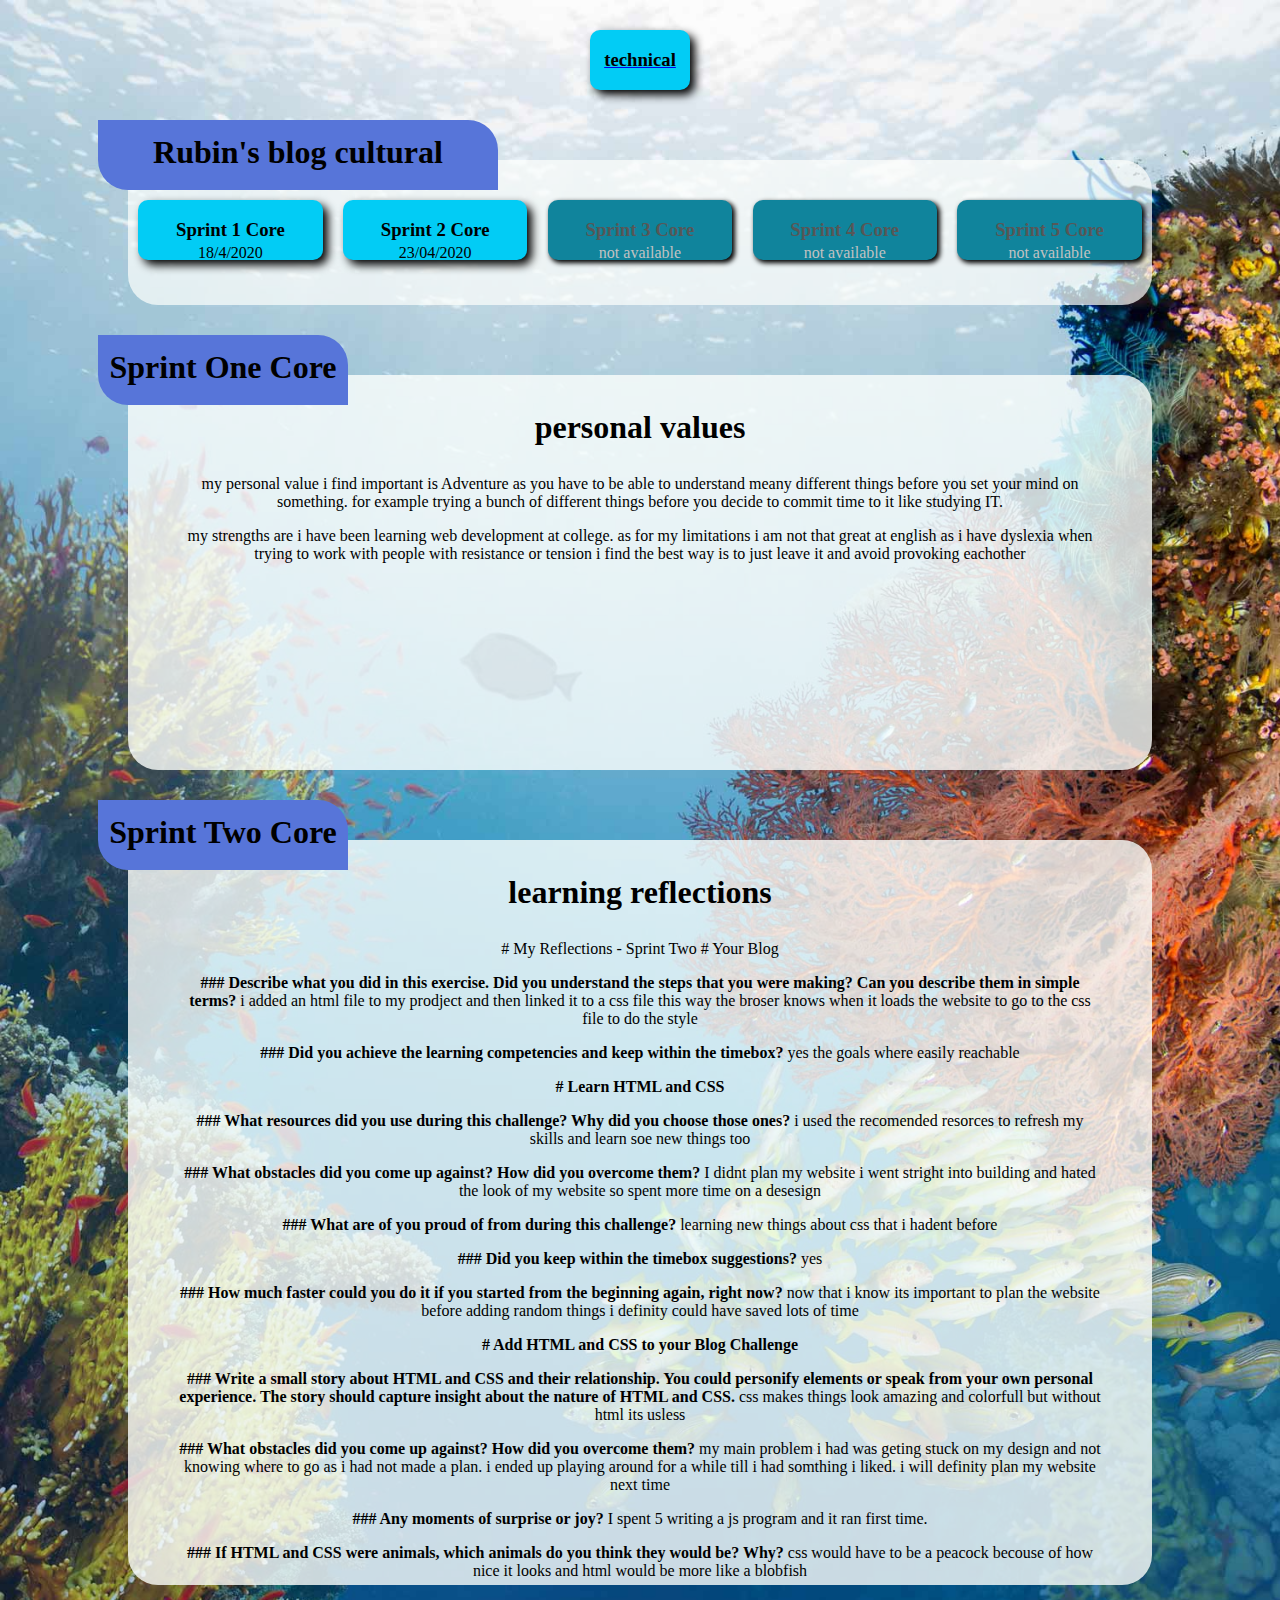
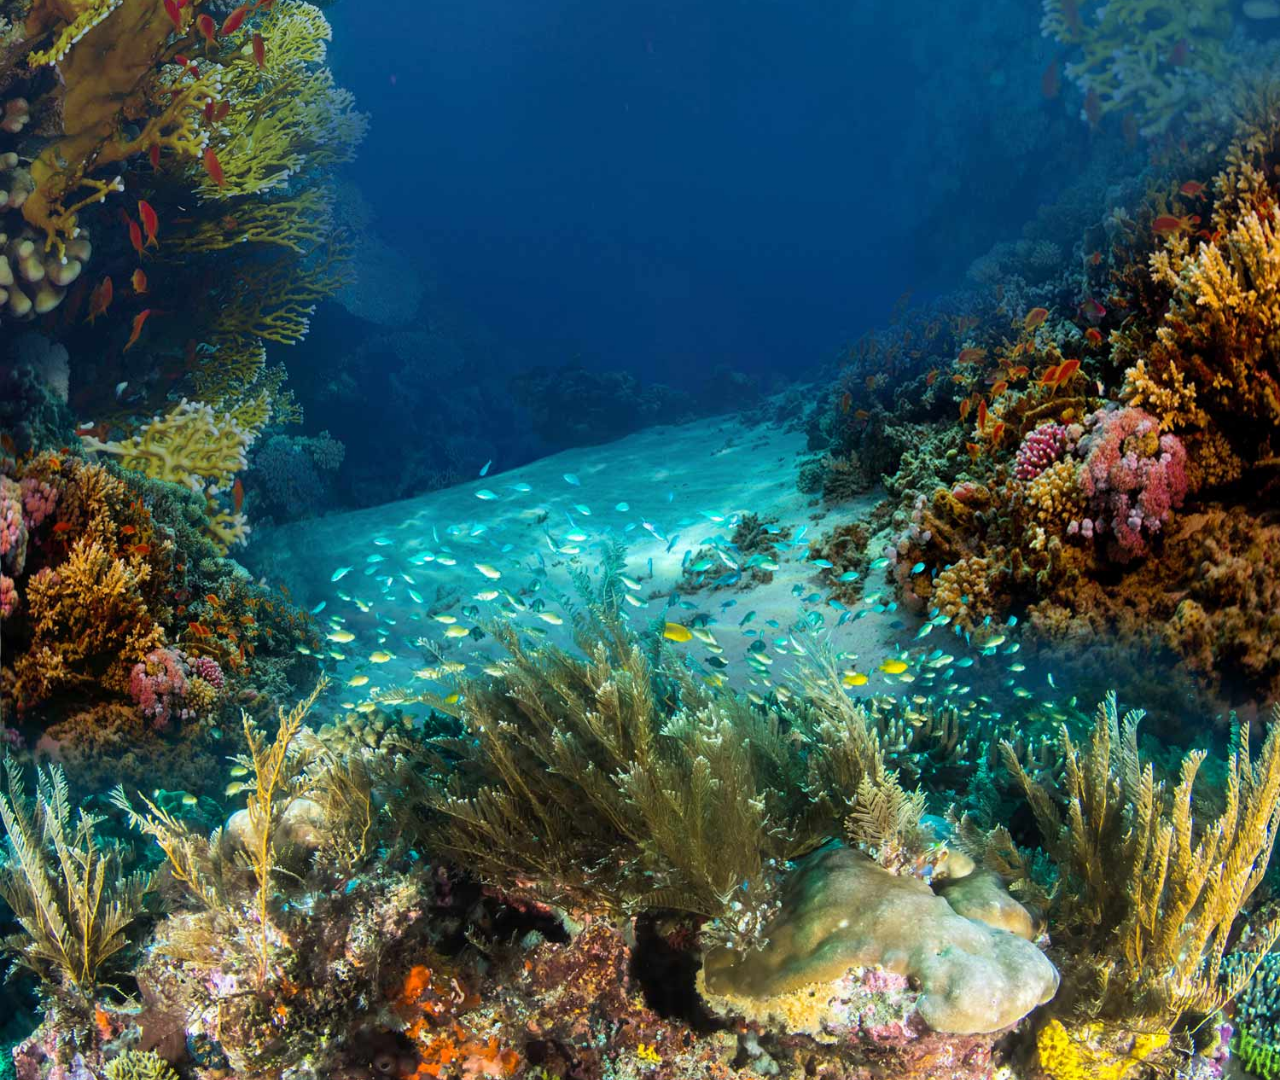
==== blog/cultural.html @ 6c5fc51b "added cultural pages" ====
<!DOCTYPE html>
<html>
  <head>

        <meta name="viewport" content="width=device-width, initial-scale=1.0">
        <meta http-equiv="X-UA-Compatible" content="ie=edge">
    <title>Rubins blog </title>
    <meta charset="UTF-8">
    <link rel="stylesheet" type="text/css" href="style.css">
	<script src="script.js"></script>
  </head>
  
  <body onload="start()">
  	<center>
   <!-- unused
   <div id="slideshow"></div>
    -->
    <a href="sprint1-technical.html"><div class="basicbutton"><h3>technical</h3></div></a>
   <div id="mainpage">
   	<div id="thetitle" class="title"  ><h1 onmouseover="easteregg()" onmouseleave="stop()" >Rubin's blog cultural<h1></div>
   		<!-- blog 1 -->
   	<a href="#sprint1" class="bloglink" id="blogready">
   		<div class="blogtitle">
   			 <h3>Sprint 1 Core</h3><p>18/4/2020</p>
   		</div>
   	</a>
   	<!-- blog 2 -->
   	<a href="#sprint2" class="bloglink"  id="blogready">
   		<div class="blogtitle">
   			<h3>Sprint 2 Core
   		</h3><p>23/04/2020</p></div>
   	</a>
   	<!-- blog 3 -->
   	<a href="#not_ready" class="bloglink" onclick="notready()" id="blognotready">
   		<div class="blogtitle">
   			<h3>Sprint 3 Core
   		</h3><p>not available</p></div>
   	</a>
   	<!-- blog 4 -->
   		<a href="#not_ready" class="bloglink" onclick="notready()" id="blognotready">
   		<div class="blogtitle">
   			<h3>Sprint 4 Core
   		</h3><p>not available</p></div>
   	</a>
   	<!-- blog 5 -->
   		<a href="#not_ready" class="bloglink" onclick="notready()" id="blognotready">
   		<div class="blogtitle">
   			<h3>Sprint 5 Core
   		</h3><p>not available</p></div>
   	</a>
   	

   </div>
   <a name="sprint1"></a><div id="week1page">
   	<div class="title"><h1>Sprint One Core<h1></div><div class="content">
   		  <h1>personal values</h1>
 <p> my personal value i find important is Adventure as you have to be able to understand meany different things before you set your mind on something. for example trying a bunch of different things before you decide to commit time to it like studying IT.</p>


<p>my strengths are i have been learning web development at college. as for my limitations i am not that great at english as i have dyslexia 
when trying to work with people with resistance or tension i find the best way is to just leave it and avoid provoking eachother</p>
</div>
    <!-- removing untill needed later <div class="expandbutton"><b>Expand<b></div>-->
   	</div>

   <a name="sprint2"></a><div id="week2page">
   	<div class="title"><h1>Sprint Two Core<h1></div>
   		<div class="content">
   		<h1>learning reflections</h1>
      # My Reflections - Sprint Two

# Your Blog 

<p><b>### Describe what you did in this exercise. Did you understand the steps that you were making? Can you describe them in simple terms?</b>
i added an html file to my prodject and then linked it to a css file this way the broser knows when it loads the website to go to the css file to do the style</p>


<p><b>### Did you achieve the learning competencies and keep within the timebox?</b>
yes the goals where easily reachable</p>




<p><b># Learn HTML and CSS </b></p>

<p><b>### What resources did you use during this challenge? Why did you choose those ones? </b>
i used the recomended resorces to refresh my skills and learn soe new things too</p>


<p><b>### What obstacles did you come up against? How did you overcome them?</b>
I didnt plan my website i went stright into building and hated the look of my website so spent more time on a desesign</p>


<p><b>### What are of you proud of from during this challenge?</b>
learning new things about css that i hadent before</p>


<p><b>### Did you keep within the timebox suggestions?</b>
yes </p>


<p><b>### How much faster could you do it if you started from the beginning again, right now?</b>
now that i know its important to plan the website before adding random things i definity could have saved lots of time</p>




<p><b># Add HTML and CSS to your Blog Challenge</b></p>

<p><b>### Write a small story about HTML and CSS and their relationship. You could personify elements or speak from your own personal experience. The story should capture insight about the nature of HTML and CSS.  </b>
css makes things look amazing and colorfull but without html its usless </p>


<p><b>### What obstacles did you come up against? How did you overcome them? </b>
my main problem i had was geting stuck on my design and not knowing where to go as i had not made a plan. i ended up playing around for a while till i had somthing i liked. i will definity plan my website next time</p>


<p><b>### Any moments of surprise or joy? </b>
I spent 5 writing a js program and it ran first time.</p>


<p><b>### If HTML and CSS were animals, which animals do you think they would be? Why?</b>
css would have to be a peacock becouse of how nice it looks and html would be more like a blobfish</p>



   	</div>
   	</div>
  	
  </center>	
  </body>
</html>
---- blog/style.css ----
html {
	scroll-behavior: smooth;
}
/* width */
body::-webkit-scrollbar {
  width: 30px;
}

/* Track */
body::-webkit-scrollbar-track {


}
 
/* Handle */
body::-webkit-scrollbar-thumb {
  background: url(imgs/anchor.png);
  background-size: 30px;
  background-repeat: no-repeat;
  height: 10px;
}

/* Handle on hover */
body::-webkit-scrollbar-thumb:hover {
  background: url(imgs/anchor.png);
  background-size: 30px;
  background-repeat: no-repeat;
}
body {
	color: black;
	background-image: url(imgs/background.jpg); 
	background-repeat: none;
	background-size: 100%;
	margin: 0px;
	height: 2650px;

}

#slideshow {
	background-color: black;
	width: 80%;
	height: 300px;
	border-radius: 30px 30px 0px 0px;
	margin-top: 50px;
}
#mainpage {
	margin-top: 70px;
	background-color: rgba(253, 255, 252, 0.7);
	width: 80%;
	height: 145px;
	border-radius: 0px 30px 30px 30px;
	margin-bottom: 50px;

}
.title {
	background-color: rgb(87, 117, 217);
	width: 250px;
	height: 70px;
	border-radius: 0px 30px 0px 30px;
	float: left;
	margin-top: -40px; 
	margin-left: -30px;
	position: absolute;
}
.thumb {
	background-color: blue;
	width: 100%;
	height: 250px;
	border-radius: 10px 10px 0px 0px;
}
.blogtitle {
	color: black;
	width: 100%;
	height: 40px;
	border-radius: 10px 10px 10px 10px;
	padding-top: 10px;
	padding-bottom: 10px;
}
.blogtitle p {
	position: relative;
	bottom: 25px;
}
.bloglink {
	width: 18%;
	float: left;
	margin: 40px 1% 0px 1%;
	
	transition: all .1s ease-in-out; 
	text-decoration: none;
	border-radius: 10px 10px 10px 10px;


}
#blogready:hover {
	box-shadow: 10px 10px 15px black;
	transform: scale(1.1);
}
h1 {
	position: relative;
	bottom: 7px;
}
h3 {
	position: relative;
	bottom: 10px;
}
p {
	
	

}

#blogready {
background-color: #02ccf5;
box-shadow: 5px 5px 10px black;
}
#blognotready {
background-color: #10849c;
box-shadow: 2.5px 2.5px 5px black;

}
#blognotready p {
transition: color 0.5s ease;
  
position: relative;
	bottom: 25px;
	color: #c2c2c2;

}
#blognotready h3 {
	transition: color 0.5s ease;
	color: #575757;
}
#blognotready:hover p{
	color: red;
}
#week1page {
	margin: 50px;
	margin-top: 70px;
	background-color: rgba(253, 255, 252, 0.8);
	width: 80%;
	height: 395px;
	border-radius: 0px 30px 30px 30px;
	margin-bottom: 50px;
	overflow: auto;
}
#week2page {
	margin-top: 70px;
	background-color: rgba(253, 255, 252, 0.8);
	width: 80%;
	height: 745px;
	border-radius: 0px 30px 30px 30px;
	margin-bottom: 50px;

}
.expandbutton {
	background-color: #02ccf5;
	width: 80px;
	height: 25px;
	outline: solid 2px;
	position: relative;
	bottom: -115px;
}
.expandbutton:hover {
	background-color: #00f2ff;
	cursor: pointer;
}
.content {
	padding-top: 20px;
	margin: auto;
	width: 90%;
	height: 90%;
}
#scrollexamp {
	width: 150px;
	height: 150px;
	background-color: white;
	overflow: auto;
	text-align: left;
	float: right;
	margin-right: 100px;
}
#text1 {
	float: left;
	padding-left: 50px;
	font-size: 20px;
}
#text2 {
	font-size: 20px;
	float: left;
	padding-left: 50px;
	width: 500px;
	text-align: left;
}
.basicbutton {
	margin-top: 30px;
	background-color: #02ccf5;
	box-shadow: 5px 5px 10px black;
	color: black;
	width: 100px;
	height: 40px;
	border-radius: 10px 10px 10px 10px;
	padding-top: 10px;
	padding-bottom: 10px;
	text-decoration: none;
}
#thetitle {
	width: 400px;
}
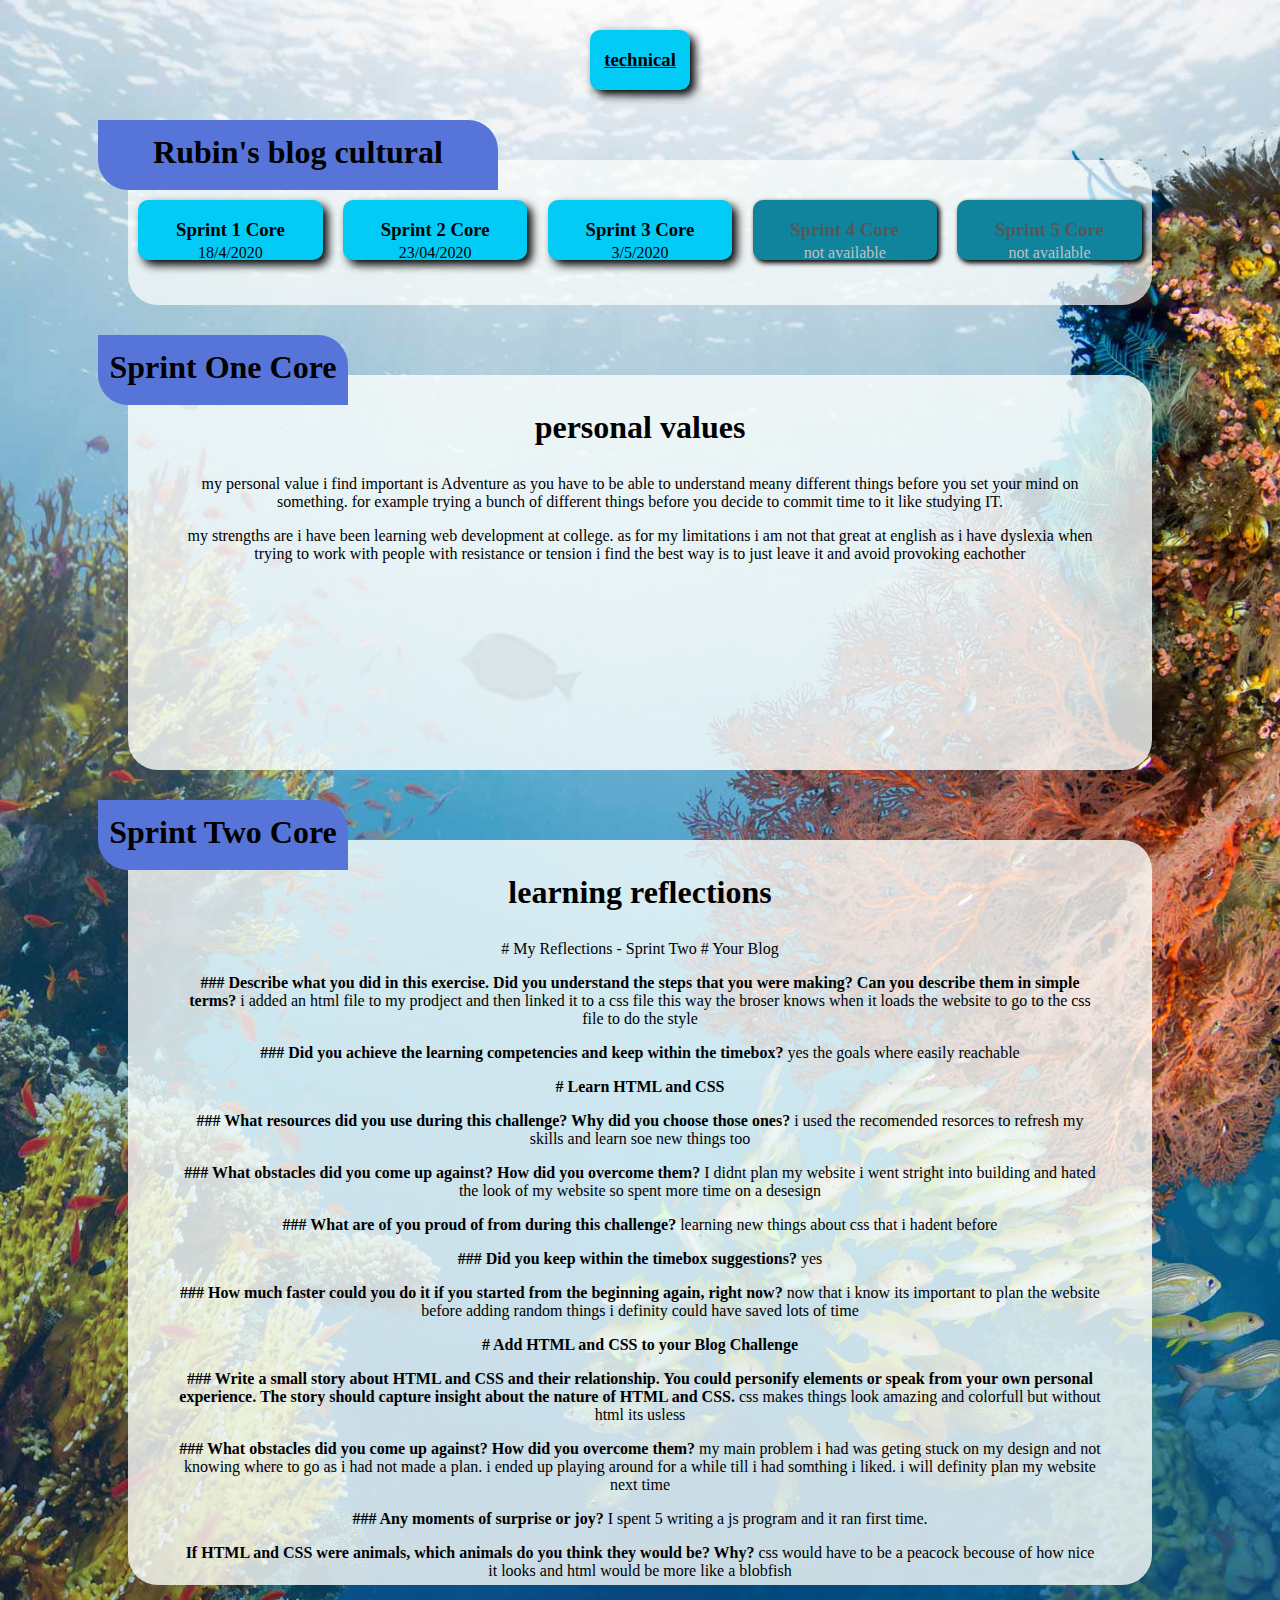
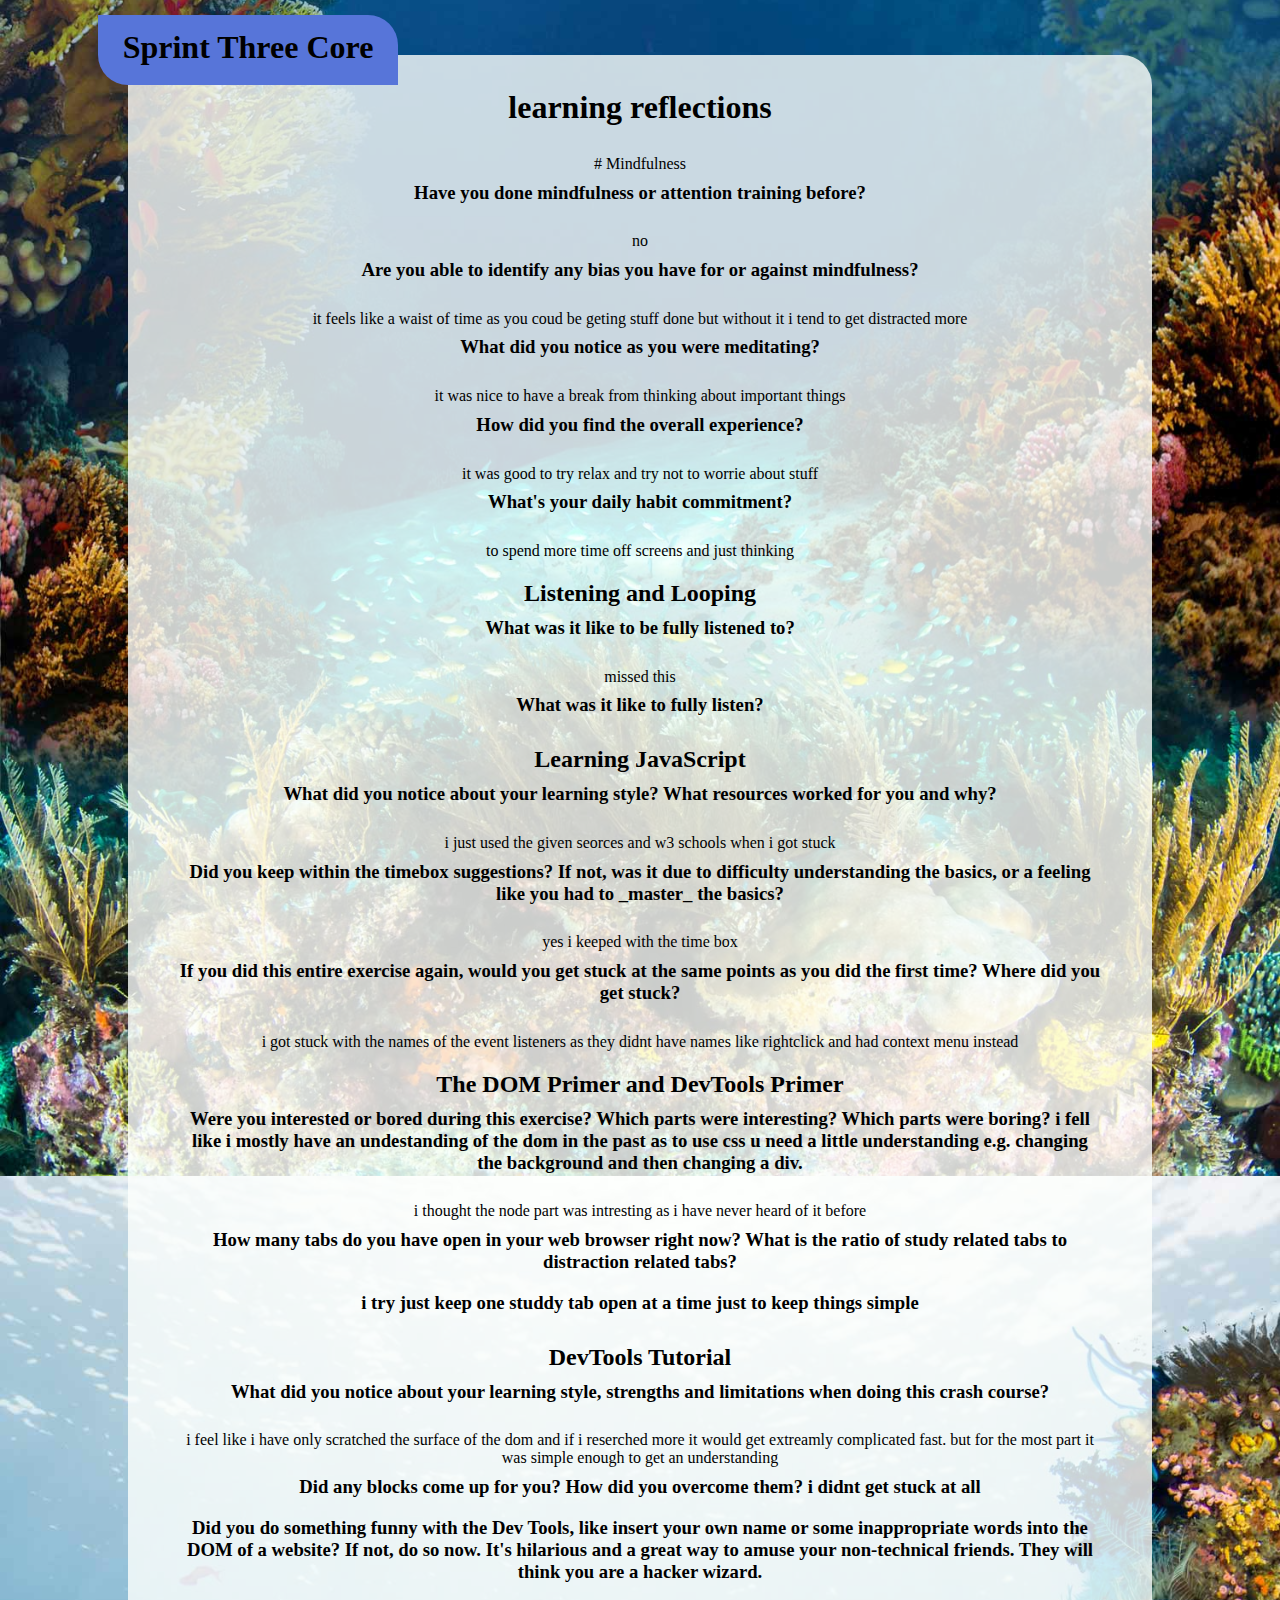
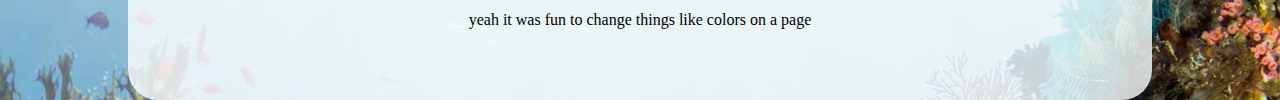
==== commit 10b4fef6: "week 3 blog" ====
--- a/blog/cultural.html
+++ b/blog/cultural.html
@@ -31,10 +31,10 @@
    		</h3><p>23/04/2020</p></div>
    	</a>
    	<!-- blog 3 -->
-   	<a href="#not_ready" class="bloglink" onclick="notready()" id="blognotready">
+   	<a href="#sprint3" class="bloglink"  id="blogready">
    		<div class="blogtitle">
    			<h3>Sprint 3 Core
-   		</h3><p>not available</p></div>
+   		</h3><p>3/5/2020</p></div>
    	</a>
    	<!-- blog 4 -->
    		<a href="#not_ready" class="bloglink" onclick="notready()" id="blognotready">
@@ -119,13 +119,77 @@
 I spent 5 writing a js program and it ran first time.</p>
 
 
-<p><b>### If HTML and CSS were animals, which animals do you think they would be? Why?</b>
+<p><b> If HTML and CSS were animals, which animals do you think they would be? Why?</b>
 css would have to be a peacock becouse of how nice it looks and html would be more like a blobfish</p>
 
 
 
    	</div>
    	</div>
+      <a name="sprint3"></a><div id="week32page">
+    <div class="title2" "><h1>Sprint Three Core<h1></div>
+      <div class="content">
+      <h1>learning reflections</h1>
+      # Mindfulness 
+
+<h3>Have you done mindfulness or attention training before? </h3>
+<p>no</p>
+
+<h3>Are you able to identify any bias you have for or against mindfulness?   </h3>
+<p>it feels like a waist of time as you coud be geting stuff done but without it i tend to get distracted more</p>
+
+<h3>What did you notice as you were meditating? </h3>
+<p>it was nice to have a break from thinking about important things</p>
+
+<h3>How did you find the overall experience? </h3>
+<p>it was good to try relax and try not to worrie about stuff</p>
+
+<h3>What's your daily habit commitment? </h3>
+<p>to spend more time off screens and just thinking </p>
+
+<h2>Listening and Looping </h2>
+
+<h3>What was it like to be fully listened to? </h3>
+<p>missed this</p>
+
+<h3>What was it like to fully listen?</h3>
+
+<h2>Learning JavaScript</h2>
+
+<h3>What did you notice about your learning style? What resources worked for you and why? </h3>
+<p>i just used the given seorces and w3 schools when i got stuck</p>
+
+<h3>Did you keep within the timebox suggestions? If not, was it due to difficulty understanding the basics, or a feeling like you had to _master_ the basics?</h3>
+<p>yes i keeped with the time box</p>
+
+<h3>If you did this entire exercise again, would you get stuck at the same points as you did the first time? Where did you get stuck?  </h3>
+<p>i got stuck with the names of the event listeners as they didnt have names like rightclick and had context menu instead</p>
+
+<h2>The DOM Primer and DevTools Primer</h2>
+
+<h3>Were you interested or bored during this exercise? Which parts were interesting? Which parts were boring?
+i fell like i mostly have an undestanding of the dom in the past as to use css u need a little understanding e.g. changing the background and then changing a div. </h3>
+
+<p>i thought the node part was intresting as i have never heard of it before </p>
+
+<h3>How many tabs do you have open in your web browser right now? What is the ratio of study related tabs to distraction related tabs?
+<h3><p>
+i try just keep one studdy tab open at a time just to keep things simple</p>
+
+<h2>DevTools Tutorial</h2>
+
+<h3>What did you notice about your learning style, strengths and limitations when doing this crash course?</h3>
+i feel like i have only scratched the surface of the dom and if i reserched more it would get extreamly complicated fast. but for the most part it was simple enough to get an understanding
+
+<h3>Did any blocks come up for you? How did you overcome them?
+i didnt get stuck at all </h3>
+
+<h3>Did you do something funny with the Dev Tools, like insert your own name or some inappropriate words into the DOM of a website? If not, do so now. It's hilarious and a great way to amuse your non-technical friends. They will think you are a hacker wizard.</h3>
+<p>yeah it was fun to change things like colors on a page</p>
+
+
+
+    </div>
   	
   </center>	
   </body>
--- a/blog/style.css
+++ b/blog/style.css
@@ -205,4 +205,32 @@
 }
 #thetitle {
 	width: 400px;
+}
+#week3page {
+	margin-top: 70px;
+	background-color: rgba(253, 255, 252, 0.8);
+	width: 80%;
+	height: 1045px;
+	border-radius: 0px 30px 30px 30px;
+	margin-bottom: 50px;
+
+}
+.title2 {
+	background-color: rgb(87, 117, 217);
+	width: 300px;
+	height: 70px;
+	border-radius: 0px 30px 0px 30px;
+	float: left;
+	margin-top: -40px; 
+	margin-left: -30px;
+	position: absolute;
+}
+#week32page {
+	margin-top: 70px;
+	background-color: rgba(253, 255, 252, 0.8);
+	width: 80%;
+	height: 1645px;
+	border-radius: 0px 30px 30px 30px;
+	margin-bottom: 50px;
+
 }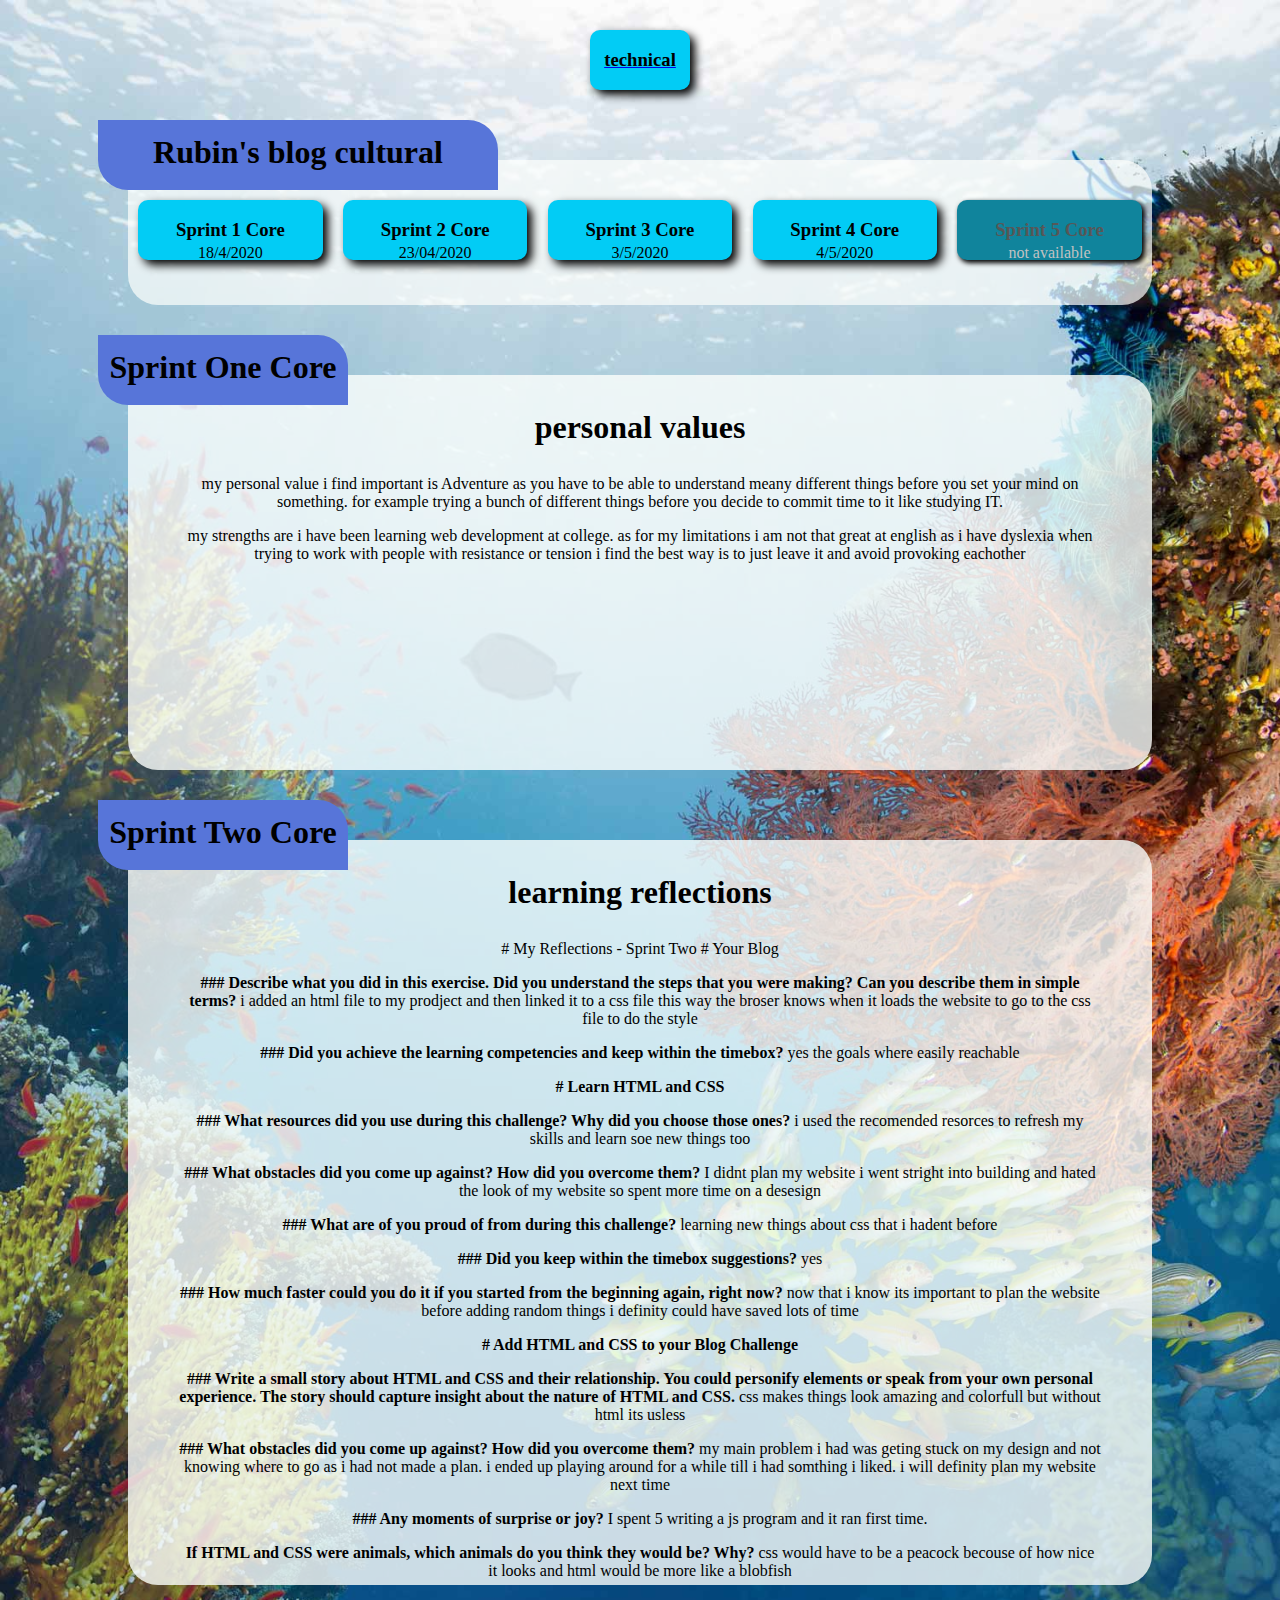
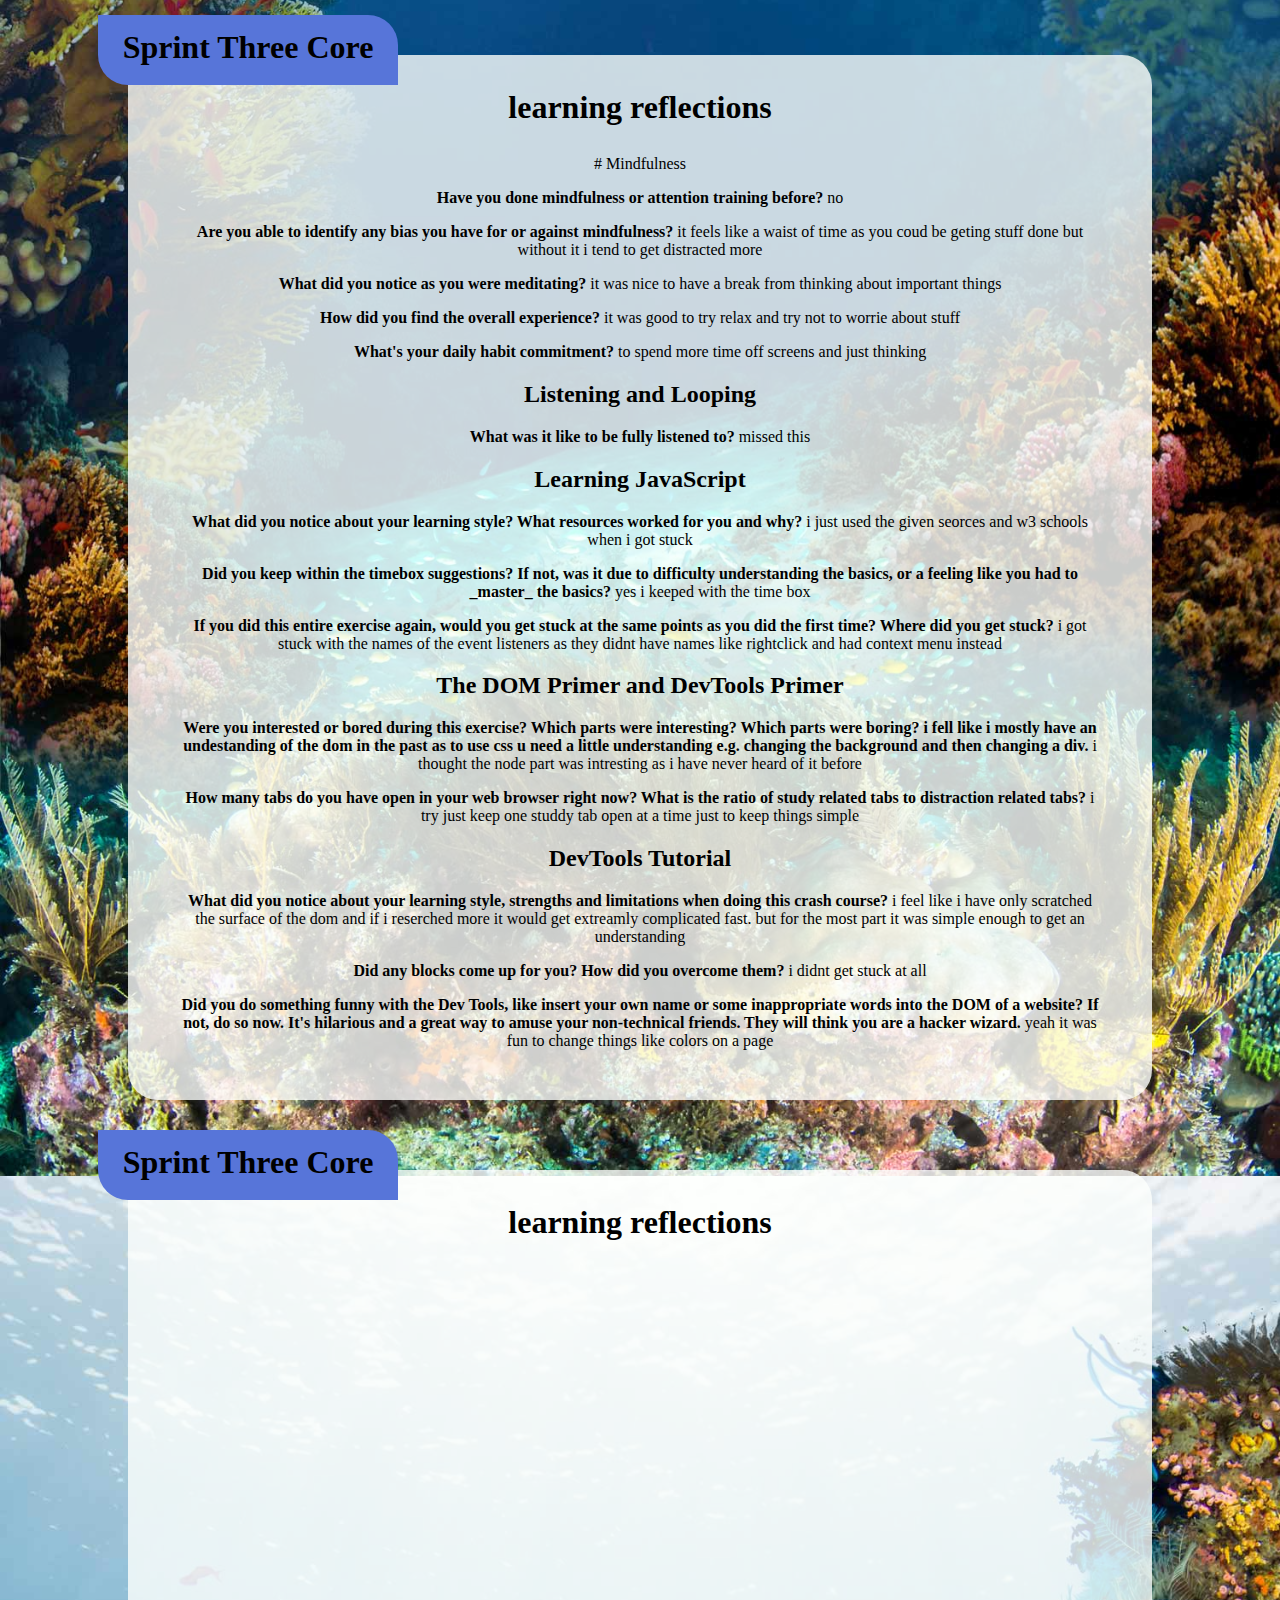
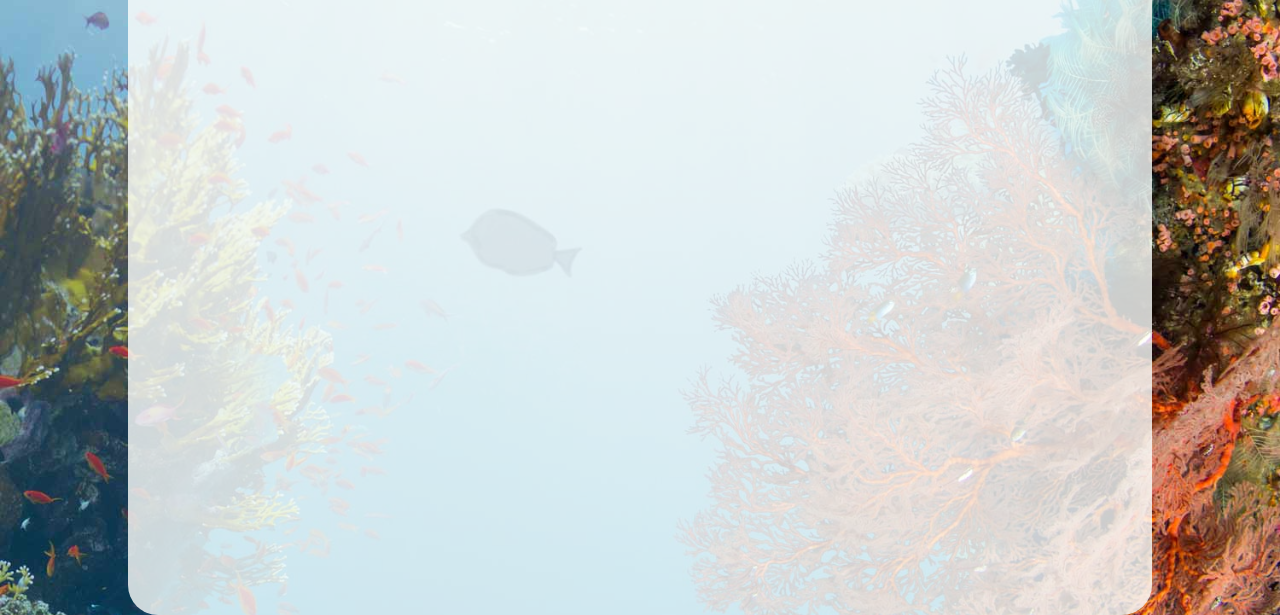
==== commit 7bd117ba: "fixed formating isues" ====
--- a/blog/cultural.html
+++ b/blog/cultural.html
@@ -37,10 +37,10 @@
    		</h3><p>3/5/2020</p></div>
    	</a>
    	<!-- blog 4 -->
-   		<a href="#not_ready" class="bloglink" onclick="notready()" id="blognotready">
+   		<a href="#sprint4" class="bloglink" id="blogready">
    		<div class="blogtitle">
    			<h3>Sprint 4 Core
-   		</h3><p>not available</p></div>
+   		</h3><p>4/5/2020</p></div>
    	</a>
    	<!-- blog 5 -->
    		<a href="#not_ready" class="bloglink" onclick="notready()" id="blognotready">
@@ -132,65 +132,67 @@
       <h1>learning reflections</h1>
       # Mindfulness 
 
-<h3>Have you done mindfulness or attention training before? </h3>
-<p>no</p>
+<p><b>Have you done mindfulness or attention training before? </b>
+no</p>
 
-<h3>Are you able to identify any bias you have for or against mindfulness?   </h3>
-<p>it feels like a waist of time as you coud be geting stuff done but without it i tend to get distracted more</p>
+<p><b>Are you able to identify any bias you have for or against mindfulness?   </b>
+it feels like a waist of time as you coud be geting stuff done but without it i tend to get distracted more</p>
 
-<h3>What did you notice as you were meditating? </h3>
-<p>it was nice to have a break from thinking about important things</p>
+<p><b>What did you notice as you were meditating? </b>
+it was nice to have a break from thinking about important things</p>
 
-<h3>How did you find the overall experience? </h3>
-<p>it was good to try relax and try not to worrie about stuff</p>
+<p><b>How did you find the overall experience? </b>
+it was good to try relax and try not to worrie about stuff</p>
 
-<h3>What's your daily habit commitment? </h3>
-<p>to spend more time off screens and just thinking </p>
+<p><b>What's your daily habit commitment? </b>
+to spend more time off screens and just thinking </p>
 
 <h2>Listening and Looping </h2>
 
-<h3>What was it like to be fully listened to? </h3>
-<p>missed this</p>
-
-<h3>What was it like to fully listen?</h3>
+<p><b>What was it like to be fully listened to? </b>
+missed this</p>
 
 <h2>Learning JavaScript</h2>
 
-<h3>What did you notice about your learning style? What resources worked for you and why? </h3>
-<p>i just used the given seorces and w3 schools when i got stuck</p>
+<p><b>What did you notice about your learning style? What resources worked for you and why? </b>
+i just used the given seorces and w3 schools when i got stuck</p>
 
-<h3>Did you keep within the timebox suggestions? If not, was it due to difficulty understanding the basics, or a feeling like you had to _master_ the basics?</h3>
-<p>yes i keeped with the time box</p>
+<p><b>Did you keep within the timebox suggestions? If not, was it due to difficulty understanding the basics, or a feeling like you had to _master_ the basics?</b>
+yes i keeped with the time box</p>
 
-<h3>If you did this entire exercise again, would you get stuck at the same points as you did the first time? Where did you get stuck?  </h3>
-<p>i got stuck with the names of the event listeners as they didnt have names like rightclick and had context menu instead</p>
+<p><b>If you did this entire exercise again, would you get stuck at the same points as you did the first time? Where did you get stuck?  </b>
+i got stuck with the names of the event listeners as they didnt have names like rightclick and had context menu instead</p>
 
 <h2>The DOM Primer and DevTools Primer</h2>
 
-<h3>Were you interested or bored during this exercise? Which parts were interesting? Which parts were boring?
-i fell like i mostly have an undestanding of the dom in the past as to use css u need a little understanding e.g. changing the background and then changing a div. </h3>
+<p><b>Were you interested or bored during this exercise? Which parts were interesting? Which parts were boring?
+i fell like i mostly have an undestanding of the dom in the past as to use css u need a little understanding e.g. changing the background and then changing a div. </b>
+i thought the node part was intresting as i have never heard of it before </p>
 
-<p>i thought the node part was intresting as i have never heard of it before </p>
+<p><b>How many tabs do you have open in your web browser right now? What is the ratio of study related tabs to distraction related tabs?</b>
 
-<h3>How many tabs do you have open in your web browser right now? What is the ratio of study related tabs to distraction related tabs?
-<h3><p>
 i try just keep one studdy tab open at a time just to keep things simple</p>
 
 <h2>DevTools Tutorial</h2>
 
-<h3>What did you notice about your learning style, strengths and limitations when doing this crash course?</h3>
-i feel like i have only scratched the surface of the dom and if i reserched more it would get extreamly complicated fast. but for the most part it was simple enough to get an understanding
+<p><b>What did you notice about your learning style, strengths and limitations when doing this crash course?</b>
+i feel like i have only scratched the surface of the dom and if i reserched more it would get extreamly complicated fast. but for the most part it was simple enough to get an understanding</p>
 
-<h3>Did any blocks come up for you? How did you overcome them?
-i didnt get stuck at all </h3>
+<p><b>Did any blocks come up for you? How did you overcome them?</b>
+i didnt get stuck at all </p>
 
-<h3>Did you do something funny with the Dev Tools, like insert your own name or some inappropriate words into the DOM of a website? If not, do so now. It's hilarious and a great way to amuse your non-technical friends. They will think you are a hacker wizard.</h3>
-<p>yeah it was fun to change things like colors on a page</p>
+<p><b>Did you do something funny with the Dev Tools, like insert your own name or some inappropriate words into the DOM of a website? If not, do so now. It's hilarious and a great way to amuse your non-technical friends. They will think you are a hacker wizard.</b>
+yeah it was fun to change things like colors on a page</p>
 
 
 
     </div>
-  	
+  </div>
+
+  	    <a name="sprint3"></a><div id="week32page">
+    <div class="title2" "><h1>Sprint Three Core<h1></div>
+      <div class="content">
+      <h1>learning reflections</h1>
   </center>	
   </body>
 </html>--- a/blog/style.css
+++ b/blog/style.css
@@ -229,7 +229,16 @@
 	margin-top: 70px;
 	background-color: rgba(253, 255, 252, 0.8);
 	width: 80%;
-	height: 1645px;
+	height: 1045px;
+	border-radius: 0px 30px 30px 30px;
+	margin-bottom: 50px;
+
+}
+#week42page {
+	margin-top: 70px;
+	background-color: rgba(253, 255, 252, 0.8);
+	width: 80%;
+	height: 1045px;
 	border-radius: 0px 30px 30px 30px;
 	margin-bottom: 50px;
 
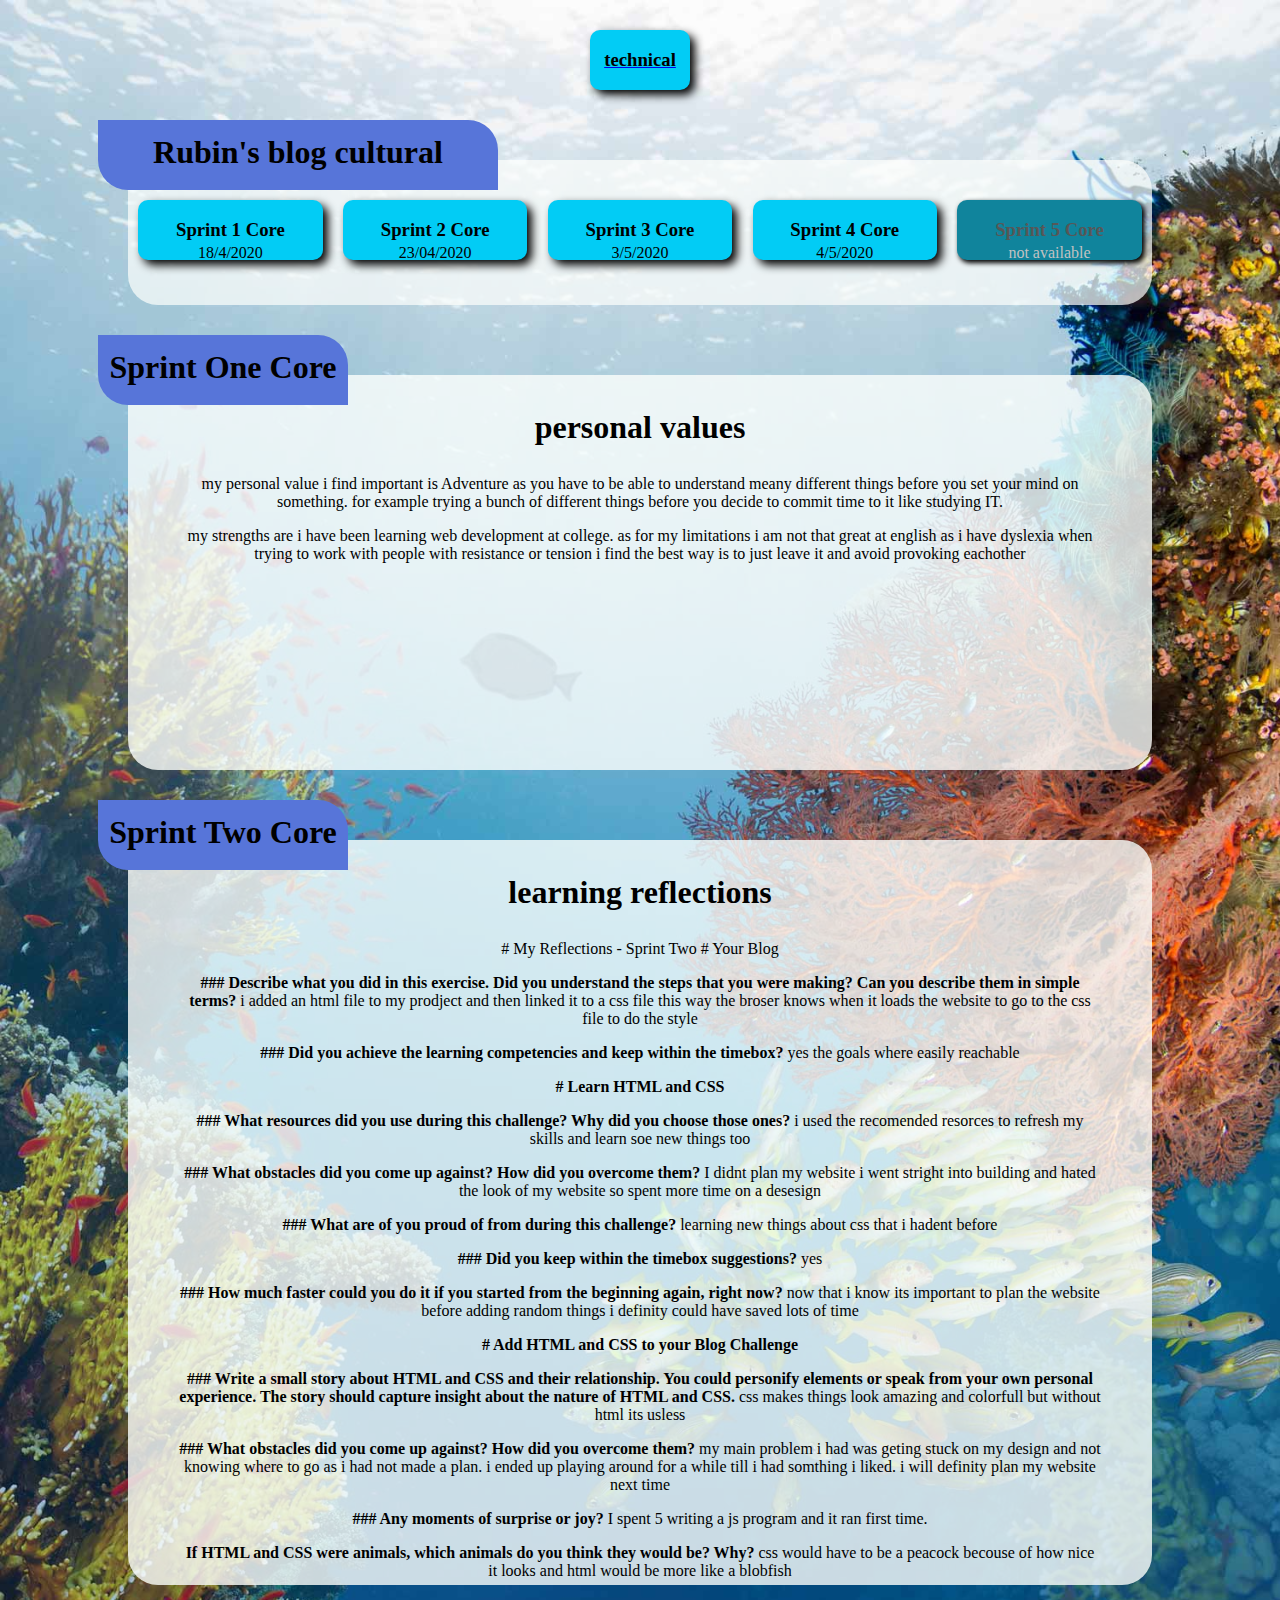
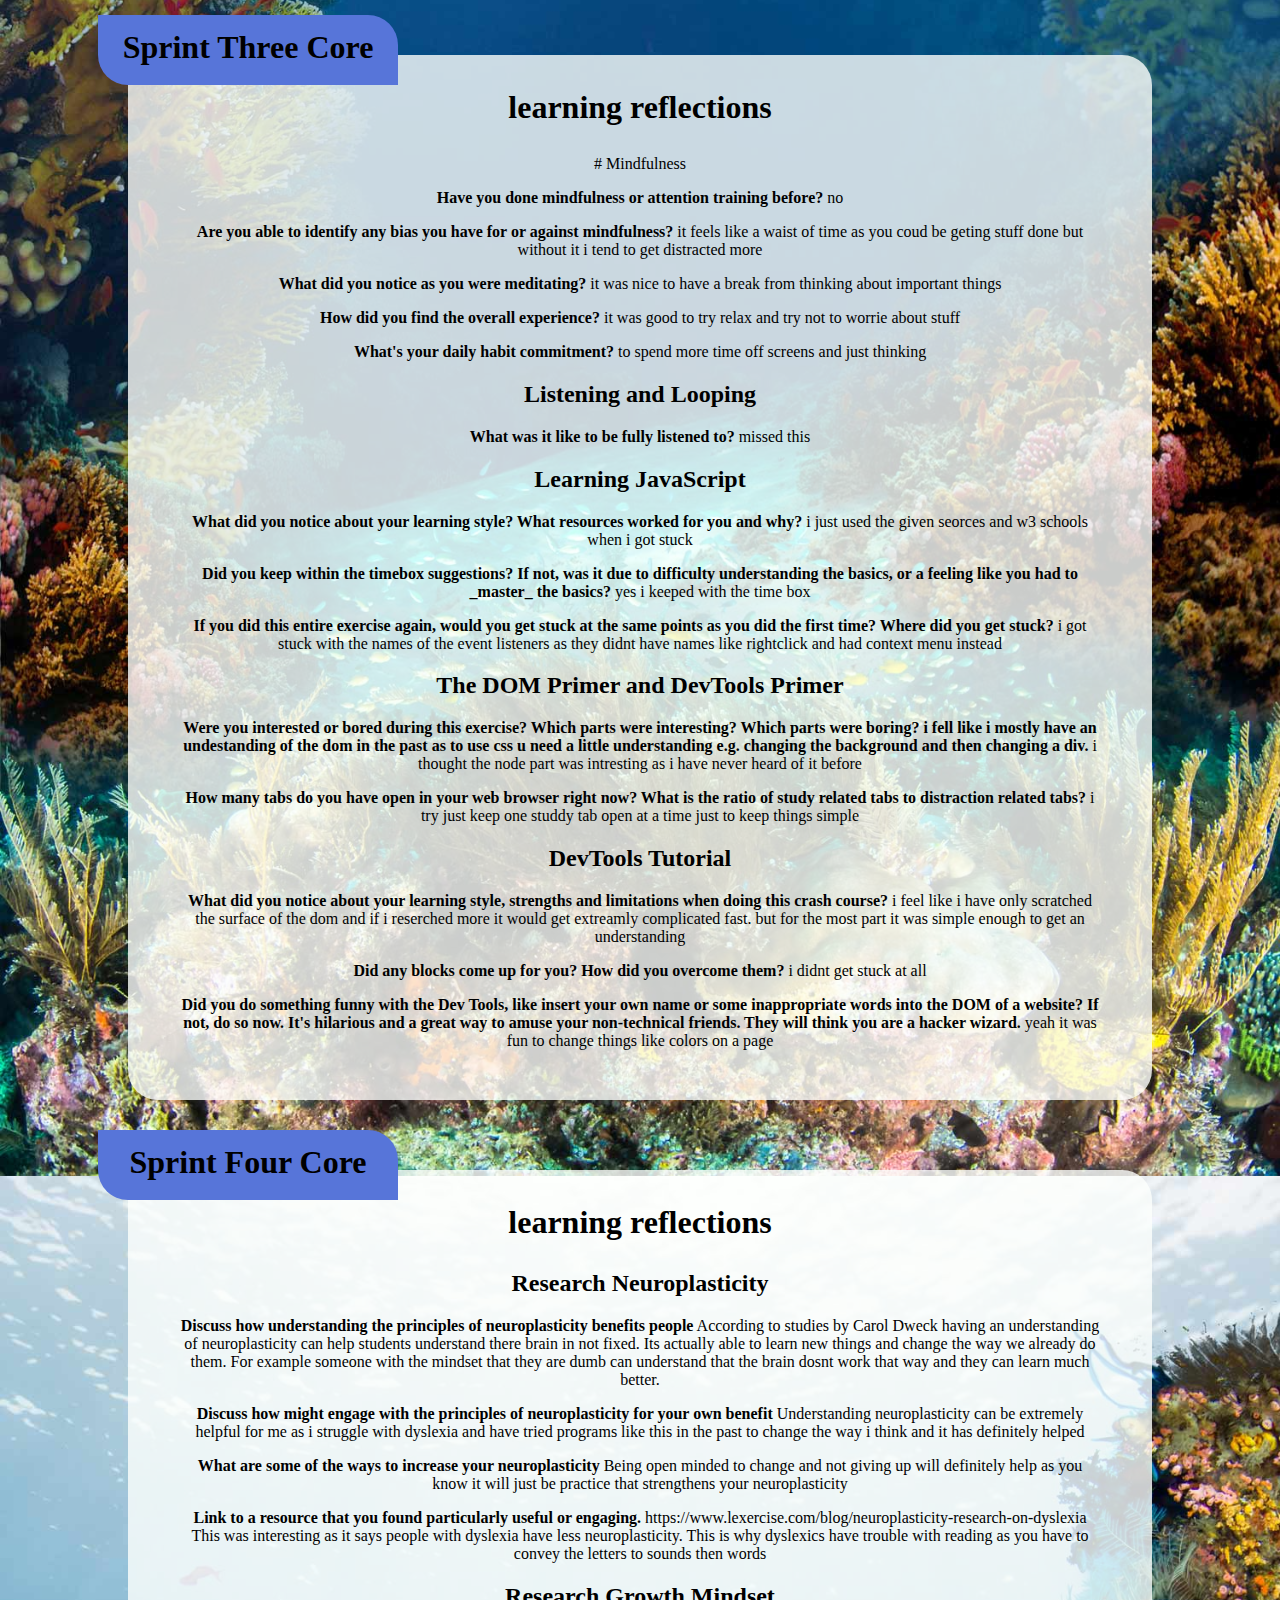
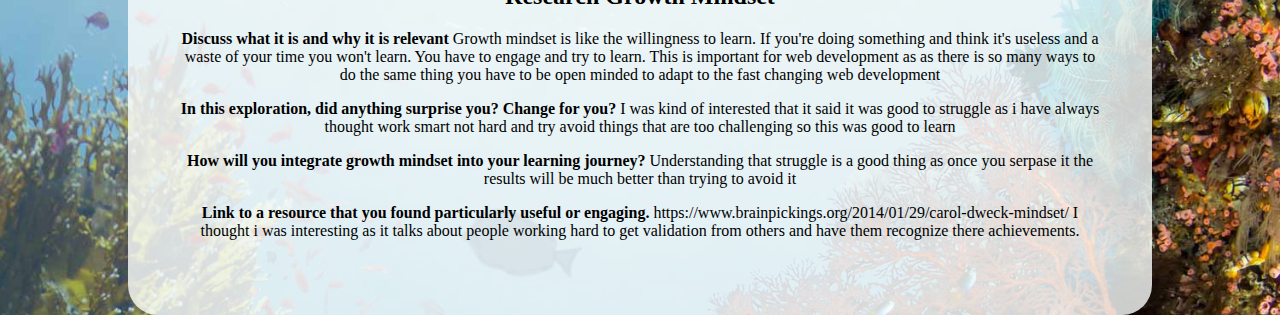
==== commit 27778dee: "neuroplastisity" ====
--- a/blog/cultural.html
+++ b/blog/cultural.html
@@ -52,7 +52,7 @@
 
    </div>
    <a name="sprint1"></a><div id="week1page">
-   	<div class="title"><h1>Sprint One Core<h1></div><div class="content">
+   	<div class="title"><h1>Sprint One Core</h1></div><div class="content">
    		  <h1>personal values</h1>
  <p> my personal value i find important is Adventure as you have to be able to understand meany different things before you set your mind on something. for example trying a bunch of different things before you decide to commit time to it like studying IT.</p>
 
@@ -64,7 +64,7 @@
    	</div>
 
    <a name="sprint2"></a><div id="week2page">
-   	<div class="title"><h1>Sprint Two Core<h1></div>
+   	<div class="title"><h1>Sprint Two Core</h1></div>
    		<div class="content">
    		<h1>learning reflections</h1>
       # My Reflections - Sprint Two
@@ -127,7 +127,7 @@
    	</div>
    	</div>
       <a name="sprint3"></a><div id="week32page">
-    <div class="title2" "><h1>Sprint Three Core<h1></div>
+    <div class="title2" "><h1>Sprint Three Core</h1></div>
       <div class="content">
       <h1>learning reflections</h1>
       # Mindfulness 
@@ -189,10 +189,40 @@
     </div>
   </div>
 
-  	    <a name="sprint3"></a><div id="week32page">
-    <div class="title2" "><h1>Sprint Three Core<h1></div>
+  	    <a name="sprint4"></a><div id="week42page">
+    <div class="title2" "><h1>Sprint Four Core<h1></div>
       <div class="content">
       <h1>learning reflections</h1>
+      <h2>Research Neuroplasticity</h2>
+<p><b>Discuss how understanding the principles of neuroplasticity benefits people</b>
+According to studies by Carol Dweck having an understanding of neuroplasticity can help students understand there brain in not fixed. Its actually able to learn new things and change the way we already do them. For example someone with the mindset that they are dumb can understand that the brain dosnt work that way and they can learn much better.</p>
+
+<p><b>Discuss how might engage with the principles of neuroplasticity for your own benefit</b>
+Understanding neuroplasticity can be extremely helpful for me as i struggle with dyslexia and have tried programs like this in the past to change the way i think and it has definitely helped</p>
+
+<p><b>What are some of the ways to increase your neuroplasticity</b>
+Being open minded to change and not giving up will definitely help as you know it will just be practice that strengthens your neuroplasticity</p>
+
+<p><b>Link to a resource that you found particularly useful or engaging.</b>
+https://www.lexercise.com/blog/neuroplasticity-research-on-dyslexia
+This was interesting as it says people with dyslexia have less neuroplasticity. This is why dyslexics have trouble with reading as you have to convey the letters to sounds then words</p>
+
+<h2>Research Growth Mindset</h2>
+<p><b>Discuss what it is and why it is relevant</b>
+Growth mindset is like the willingness to learn. If you're doing something and think it's useless and a waste of your time you won't learn. You have to engage and try to learn. This is important for web development as as there is so many ways to do the same thing you have to be open minded to adapt to the fast changing web development</p>
+
+<p><b>In this exploration, did anything surprise you? Change for you?</b>
+I was kind of interested that it said it was good to struggle as i have always thought work smart not hard and try avoid things that are too challenging so this was good to learn</p>
+
+<p><b>How will you integrate growth mindset into your learning journey?</b>
+Understanding that struggle is a good thing as once you serpase it the results will be much better than trying to avoid it</p>
+
+<p><b>Link to a resource that you found particularly useful or engaging.</b>
+    https://www.brainpickings.org/2014/01/29/carol-dweck-mindset/
+I thought i was interesting as it talks about people working hard to get validation from others and have them recognize there achievements.</p>
+
+    </div>
+  </div>
   </center>	
   </body>
 </html>--- a/blog/style.css
+++ b/blog/style.css
@@ -238,7 +238,7 @@
 	margin-top: 70px;
 	background-color: rgba(253, 255, 252, 0.8);
 	width: 80%;
-	height: 1045px;
+	height: 745px;
 	border-radius: 0px 30px 30px 30px;
 	margin-bottom: 50px;
 
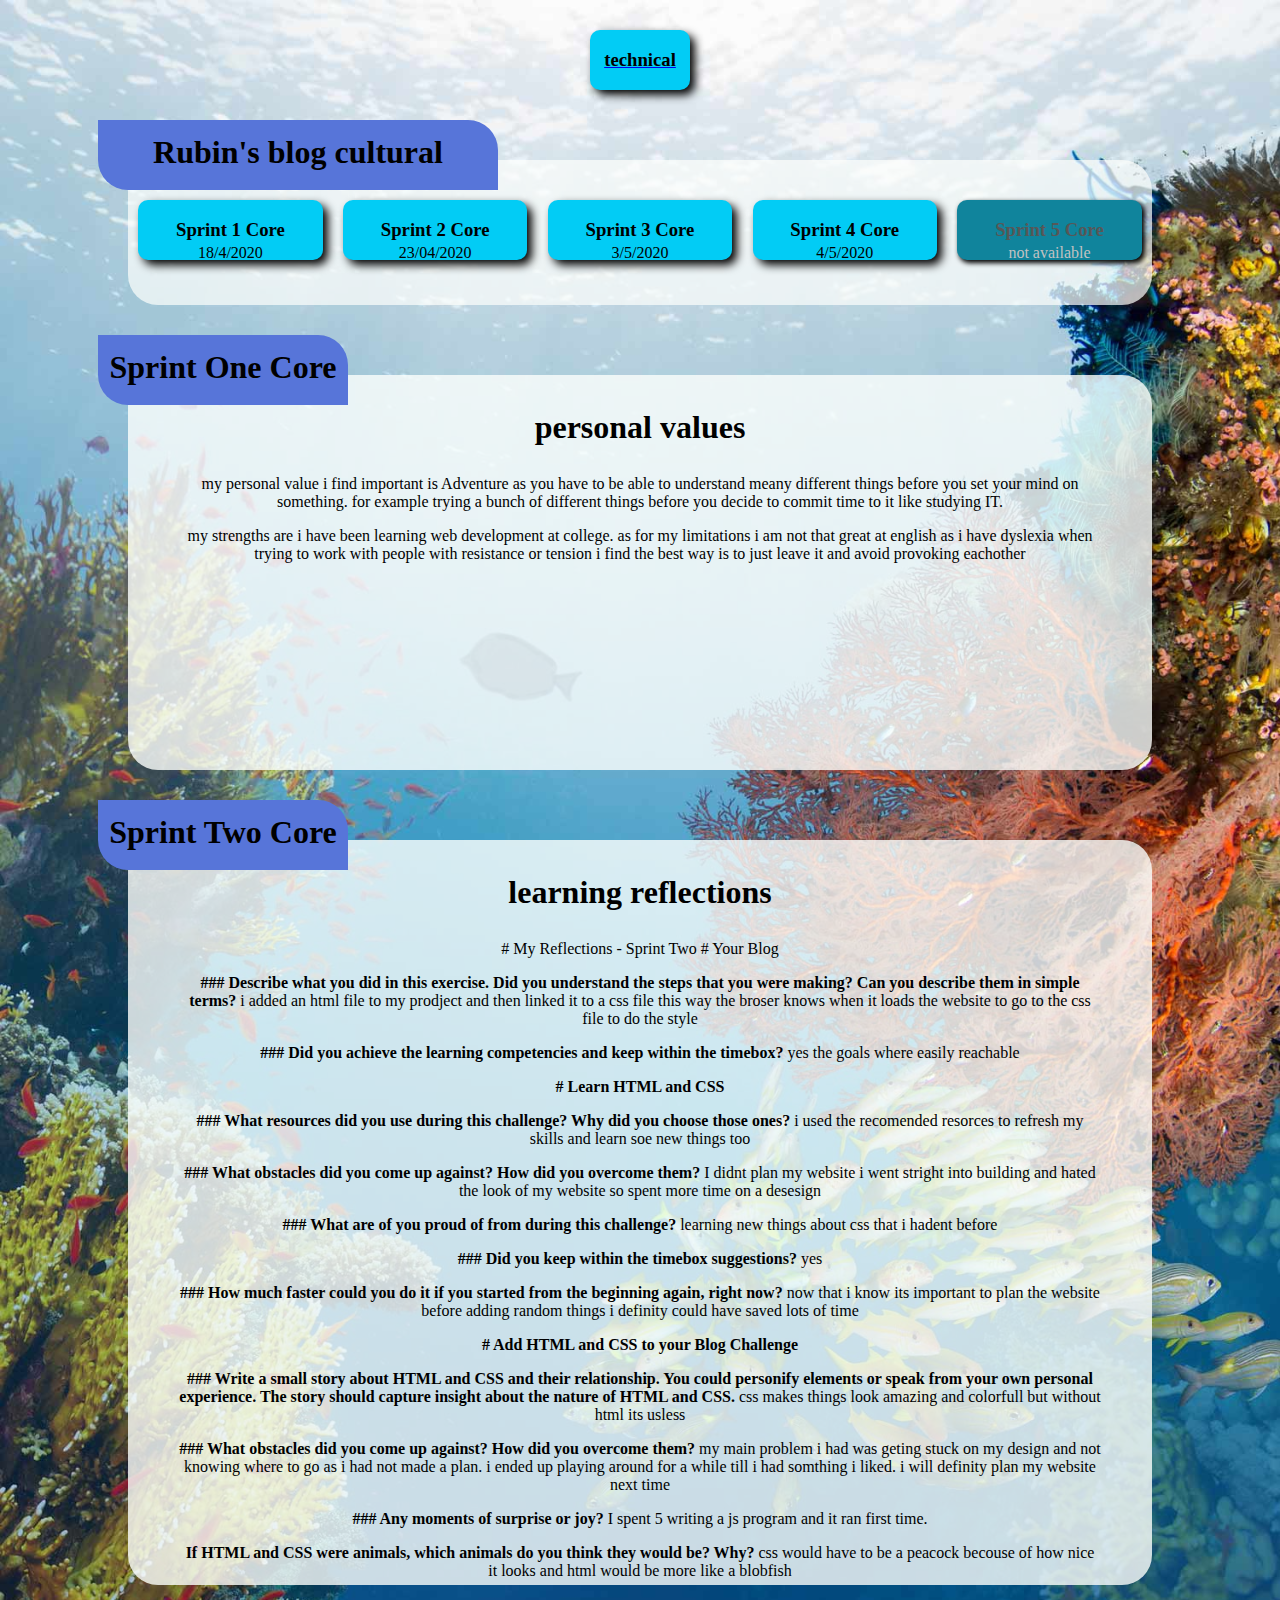
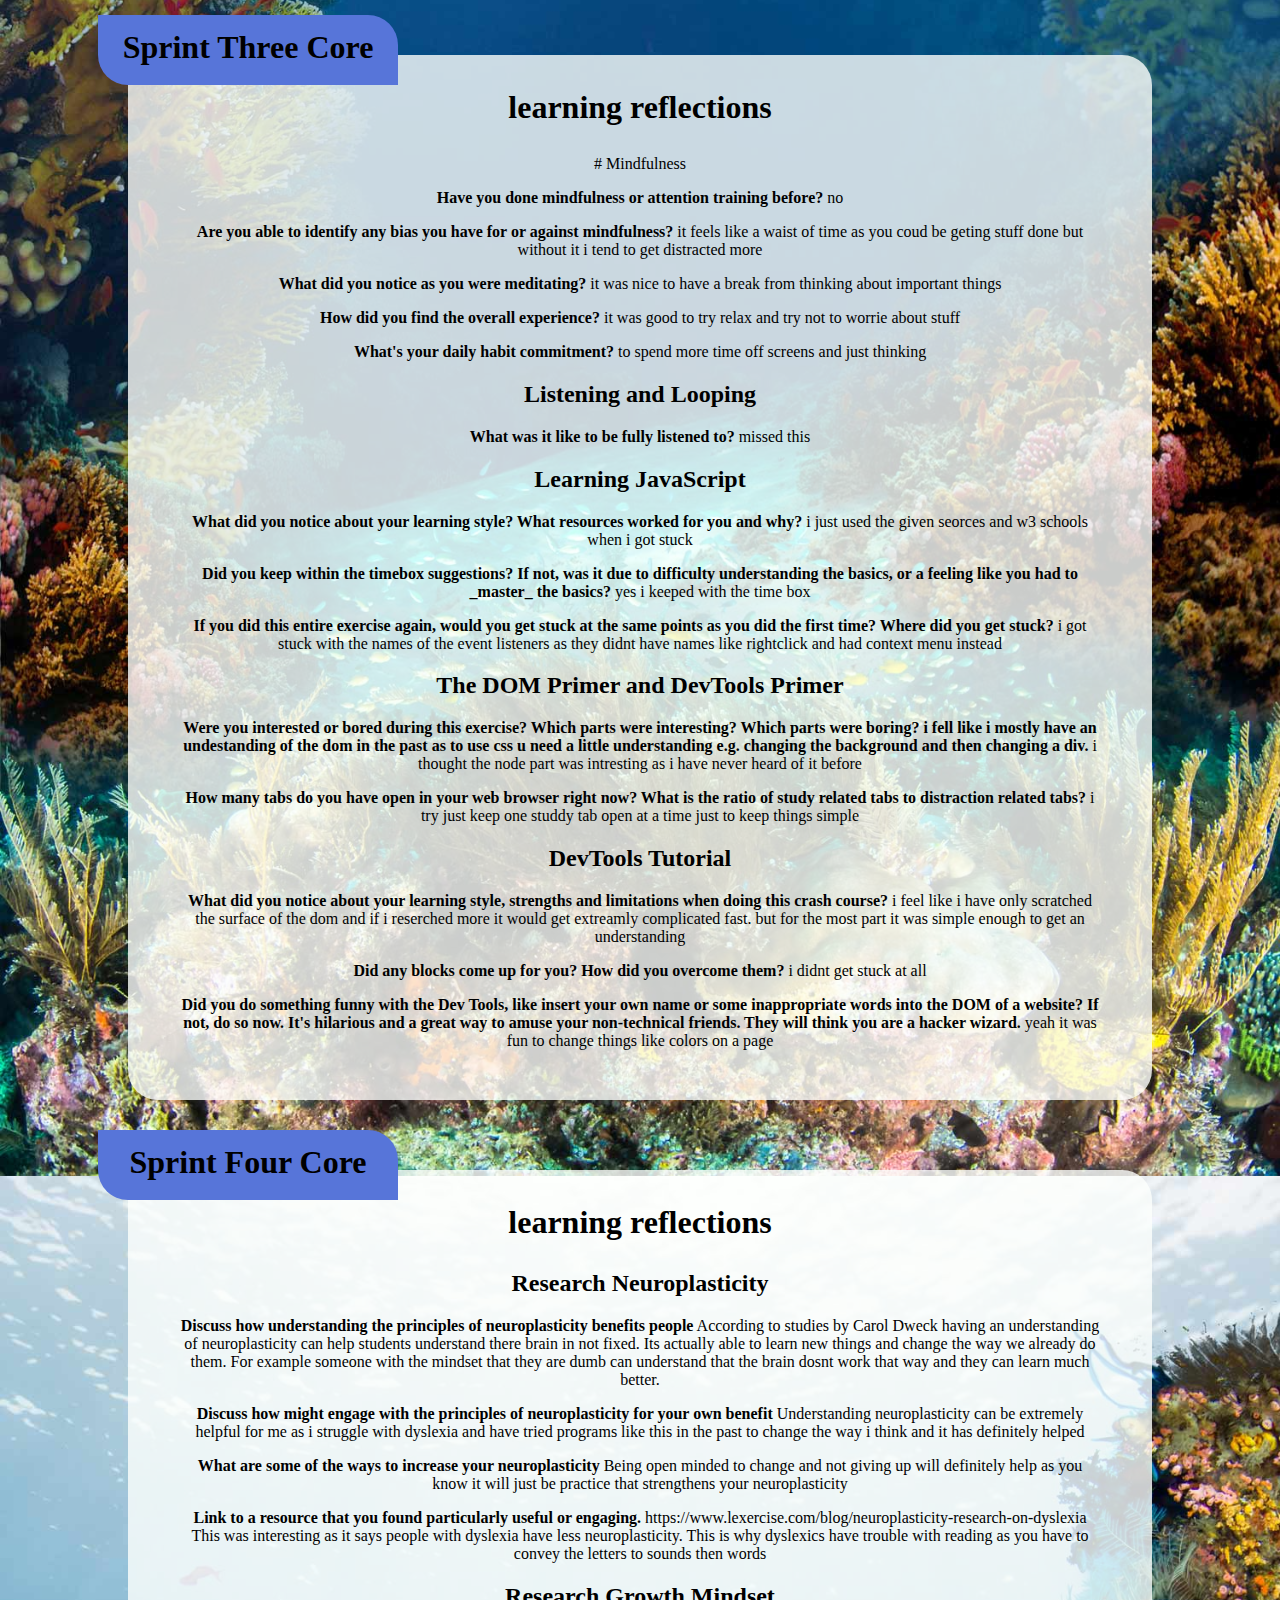
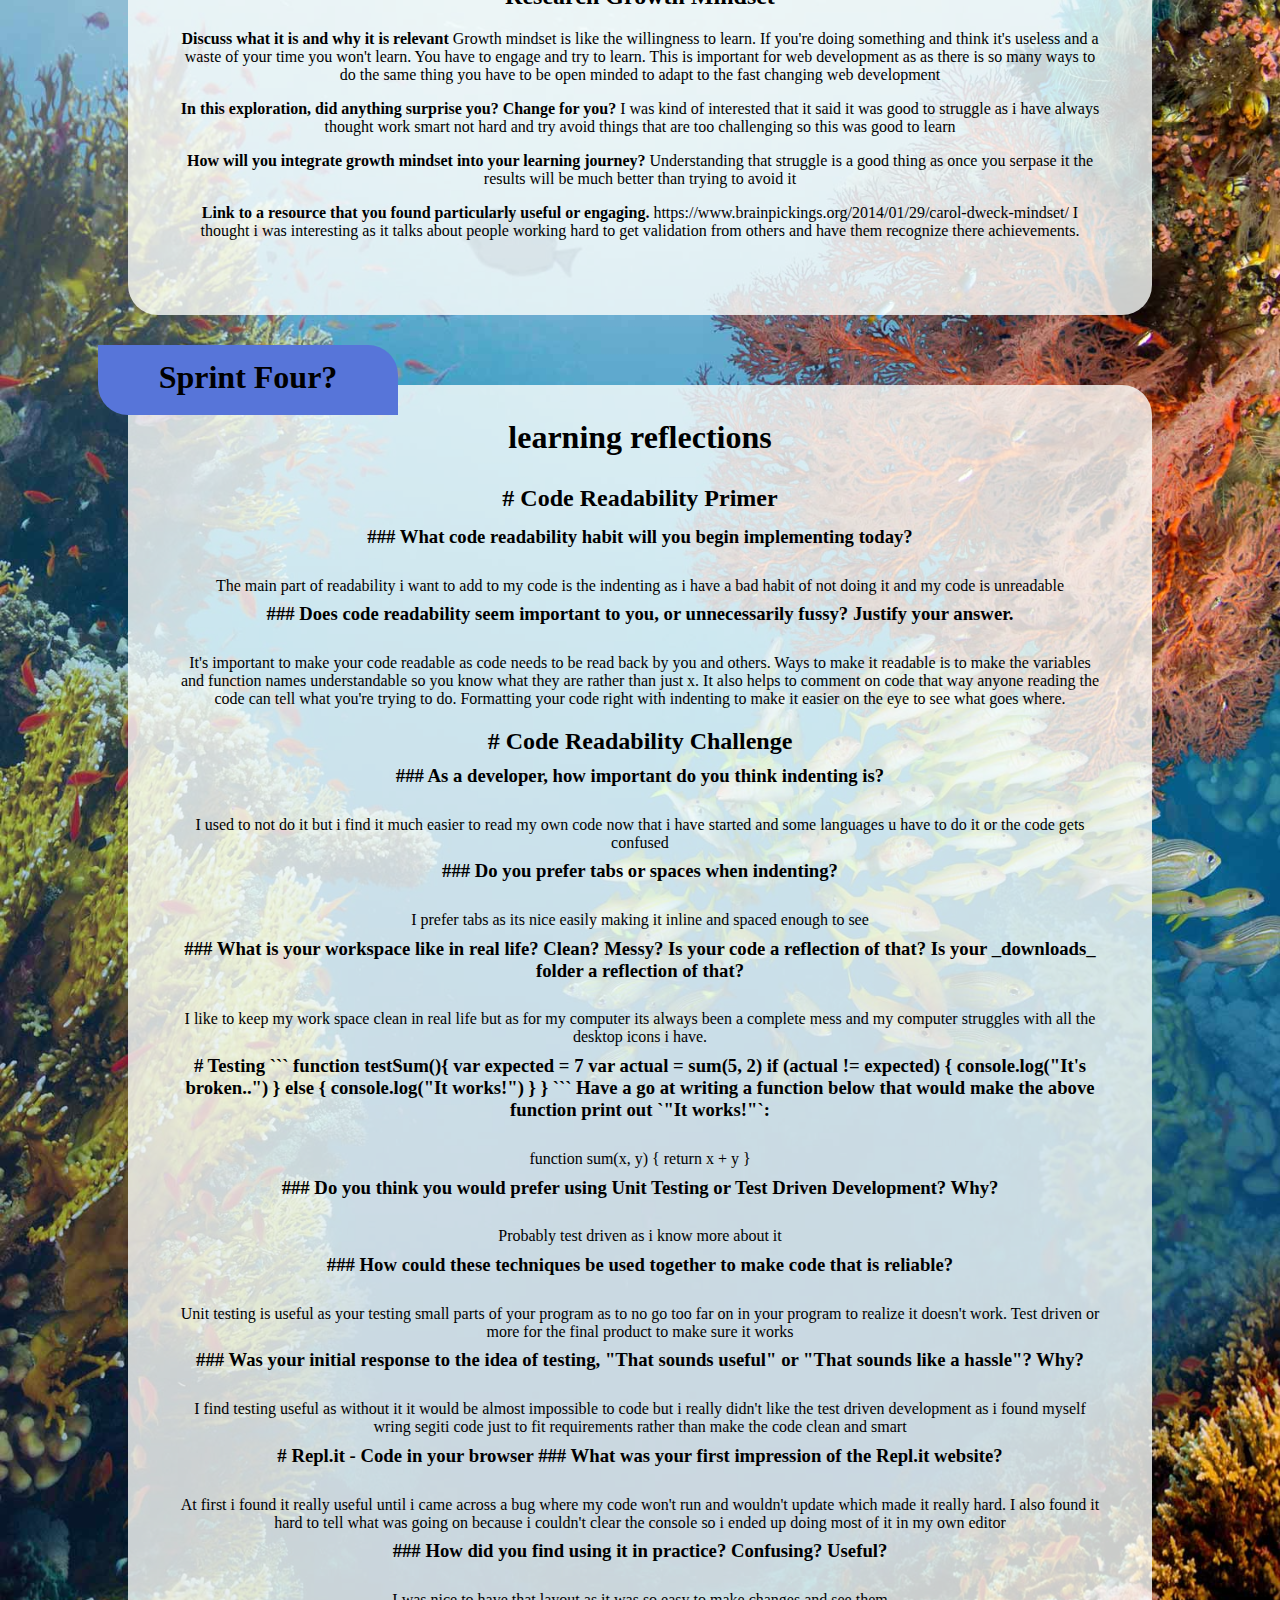
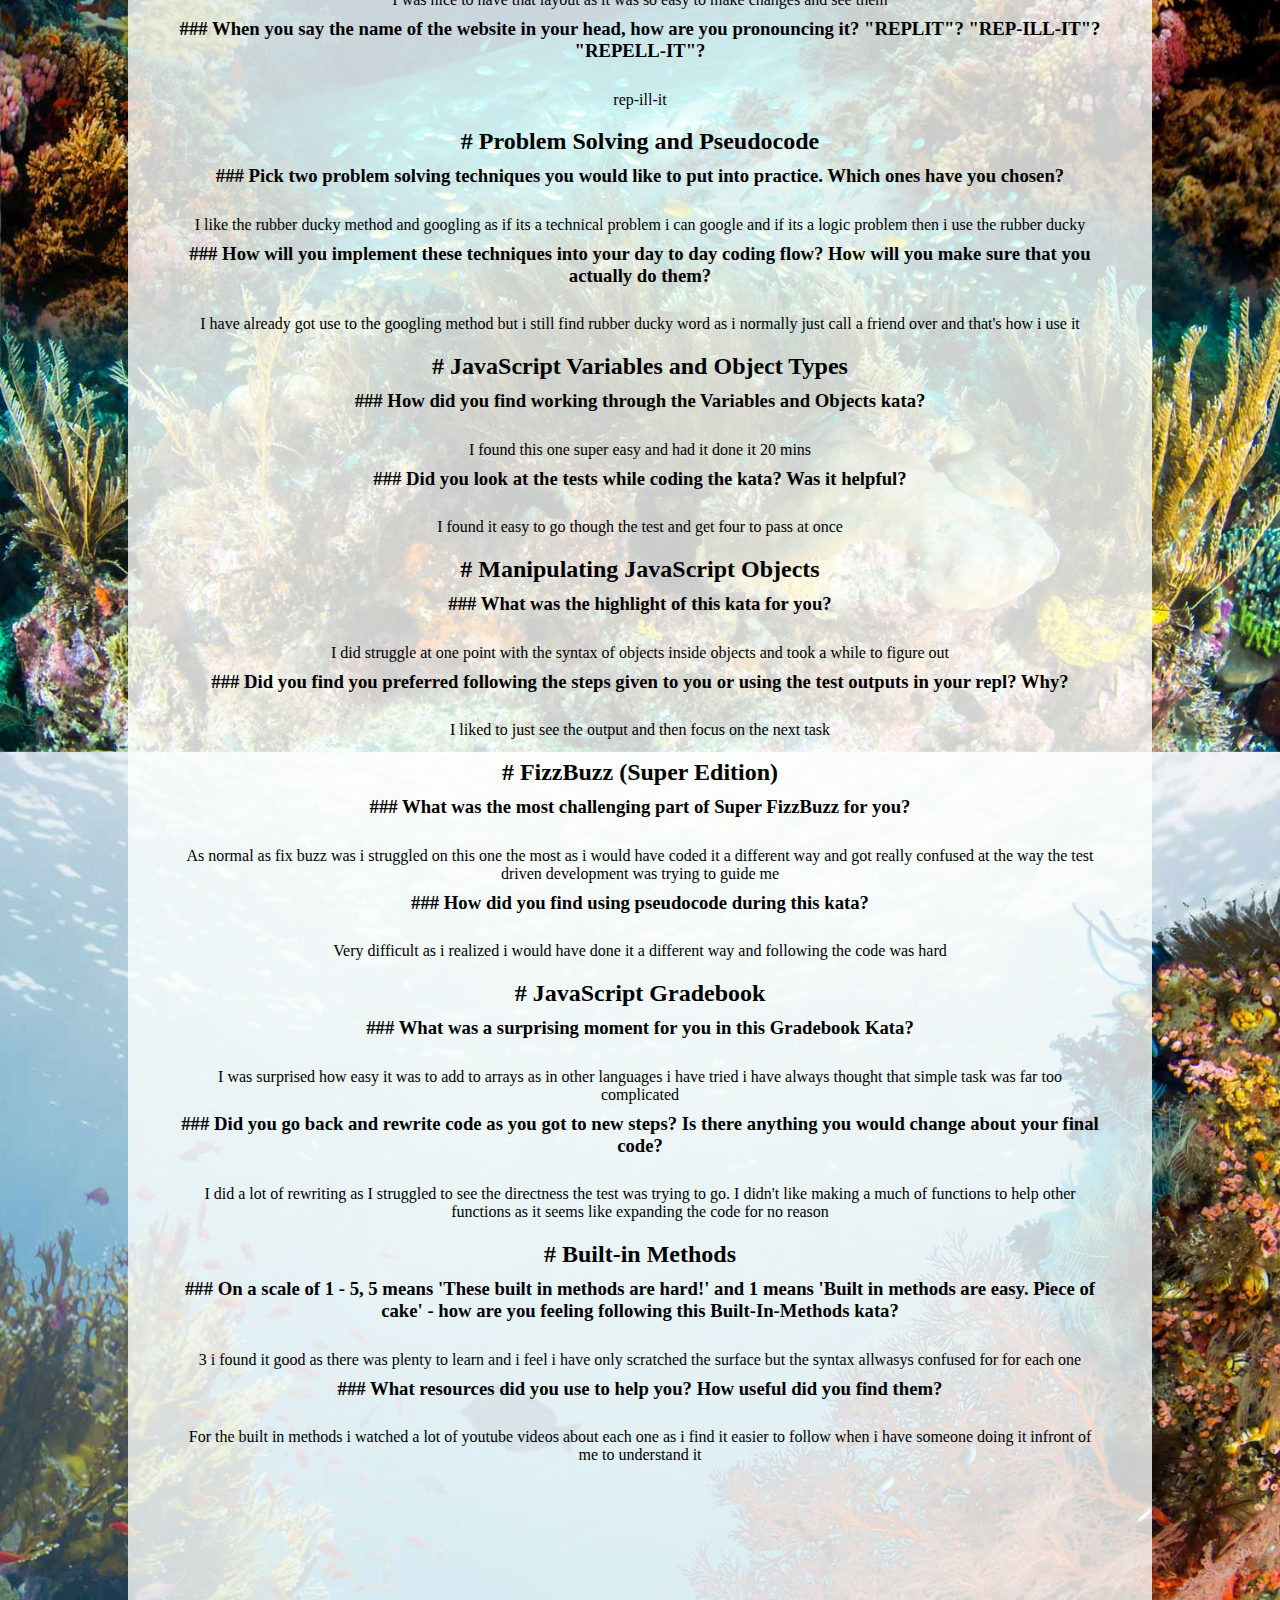
==== commit 796d4468: "week 4" ====
--- a/blog/cultural.html
+++ b/blog/cultural.html
@@ -1,228 +1,334 @@
 <!DOCTYPE html>
 <html>
-  <head>
-
-        <meta name="viewport" content="width=device-width, initial-scale=1.0">
-        <meta http-equiv="X-UA-Compatible" content="ie=edge">
-    <title>Rubins blog </title>
-    <meta charset="UTF-8">
-    <link rel="stylesheet" type="text/css" href="style.css">
-	<script src="script.js"></script>
-  </head>
-  
-  <body onload="start()">
-  	<center>
+<head>
+
+  <meta name="viewport" content="width=device-width, initial-scale=1.0">
+  <meta http-equiv="X-UA-Compatible" content="ie=edge">
+  <title>Rubins blog </title>
+  <meta charset="UTF-8">
+  <link rel="stylesheet" type="text/css" href="style.css">
+  <script src="script.js"></script>
+</head>
+
+<body onload="start()">
+ <center>
    <!-- unused
    <div id="slideshow"></div>
-    -->
-    <a href="sprint1-technical.html"><div class="basicbutton"><h3>technical</h3></div></a>
-   <div id="mainpage">
-   	<div id="thetitle" class="title"  ><h1 onmouseover="easteregg()" onmouseleave="stop()" >Rubin's blog cultural<h1></div>
-   		<!-- blog 1 -->
-   	<a href="#sprint1" class="bloglink" id="blogready">
-   		<div class="blogtitle">
-   			 <h3>Sprint 1 Core</h3><p>18/4/2020</p>
-   		</div>
-   	</a>
-   	<!-- blog 2 -->
-   	<a href="#sprint2" class="bloglink"  id="blogready">
-   		<div class="blogtitle">
-   			<h3>Sprint 2 Core
-   		</h3><p>23/04/2020</p></div>
-   	</a>
-   	<!-- blog 3 -->
-   	<a href="#sprint3" class="bloglink"  id="blogready">
-   		<div class="blogtitle">
-   			<h3>Sprint 3 Core
-   		</h3><p>3/5/2020</p></div>
-   	</a>
-   	<!-- blog 4 -->
-   		<a href="#sprint4" class="bloglink" id="blogready">
-   		<div class="blogtitle">
-   			<h3>Sprint 4 Core
-   		</h3><p>4/5/2020</p></div>
-   	</a>
-   	<!-- blog 5 -->
-   		<a href="#not_ready" class="bloglink" onclick="notready()" id="blognotready">
-   		<div class="blogtitle">
-   			<h3>Sprint 5 Core
-   		</h3><p>not available</p></div>
-   	</a>
-   	
-
+ -->
+ <a href="sprint1-technical.html"><div class="basicbutton"><h3>technical</h3></div></a>
+ <div id="mainpage">
+  <div id="thetitle" class="title"  ><h1 onmouseover="easteregg()" onmouseleave="stop()" >Rubin's blog cultural<h1></div>
+   <!-- blog 1 -->
+   <a href="#sprint1" class="bloglink" id="blogready">
+     <div class="blogtitle">
+       <h3>Sprint 1 Core</h3><p>18/4/2020</p>
+     </div>
+   </a>
+   <!-- blog 2 -->
+   <a href="#sprint2" class="bloglink"  id="blogready">
+     <div class="blogtitle">
+      <h3>Sprint 2 Core
+      </h3><p>23/04/2020</p></div>
+    </a>
+    <!-- blog 3 -->
+    <a href="#sprint3" class="bloglink"  id="blogready">
+     <div class="blogtitle">
+      <h3>Sprint 3 Core
+      </h3><p>3/5/2020</p></div>
+    </a>
+    <!-- blog 4 -->
+    <a href="#sprint4" class="bloglink" id="blogready">
+     <div class="blogtitle">
+      <h3>Sprint 4 Core
+      </h3><p>4/5/2020</p></div>
+    </a>
+    <!-- blog 5 -->
+    <a href="#not_ready" class="bloglink" onclick="notready()" id="blognotready">
+     <div class="blogtitle">
+      <h3>Sprint 5 Core
+      </h3><p>not available</p></div>
+    </a>
+
+
+  </div>
+  <a name="sprint1"></a><div id="week1page">
+    <div class="title"><h1>Sprint One Core</h1></div><div class="content">
+     <h1>personal values</h1>
+     <p> my personal value i find important is Adventure as you have to be able to understand meany different things before you set your mind on something. for example trying a bunch of different things before you decide to commit time to it like studying IT.</p>
+
+
+     <p>my strengths are i have been learning web development at college. as for my limitations i am not that great at english as i have dyslexia 
+     when trying to work with people with resistance or tension i find the best way is to just leave it and avoid provoking eachother</p>
    </div>
-   <a name="sprint1"></a><div id="week1page">
-   	<div class="title"><h1>Sprint One Core</h1></div><div class="content">
-   		  <h1>personal values</h1>
- <p> my personal value i find important is Adventure as you have to be able to understand meany different things before you set your mind on something. for example trying a bunch of different things before you decide to commit time to it like studying IT.</p>
-
-
-<p>my strengths are i have been learning web development at college. as for my limitations i am not that great at english as i have dyslexia 
-when trying to work with people with resistance or tension i find the best way is to just leave it and avoid provoking eachother</p>
-</div>
-    <!-- removing untill needed later <div class="expandbutton"><b>Expand<b></div>-->
-   	</div>
+   <!-- removing untill needed later <div class="expandbutton"><b>Expand<b></div>-->
+   </div>
 
    <a name="sprint2"></a><div id="week2page">
    	<div class="title"><h1>Sprint Two Core</h1></div>
-   		<div class="content">
-   		<h1>learning reflections</h1>
-      # My Reflections - Sprint Two
-
-# Your Blog 
-
-<p><b>### Describe what you did in this exercise. Did you understand the steps that you were making? Can you describe them in simple terms?</b>
-i added an html file to my prodject and then linked it to a css file this way the broser knows when it loads the website to go to the css file to do the style</p>
-
-
-<p><b>### Did you achieve the learning competencies and keep within the timebox?</b>
-yes the goals where easily reachable</p>
-
-
-
-
-<p><b># Learn HTML and CSS </b></p>
-
-<p><b>### What resources did you use during this challenge? Why did you choose those ones? </b>
-i used the recomended resorces to refresh my skills and learn soe new things too</p>
-
-
-<p><b>### What obstacles did you come up against? How did you overcome them?</b>
-I didnt plan my website i went stright into building and hated the look of my website so spent more time on a desesign</p>
-
-
-<p><b>### What are of you proud of from during this challenge?</b>
-learning new things about css that i hadent before</p>
-
-
-<p><b>### Did you keep within the timebox suggestions?</b>
-yes </p>
-
-
-<p><b>### How much faster could you do it if you started from the beginning again, right now?</b>
-now that i know its important to plan the website before adding random things i definity could have saved lots of time</p>
-
-
-
-
-<p><b># Add HTML and CSS to your Blog Challenge</b></p>
-
-<p><b>### Write a small story about HTML and CSS and their relationship. You could personify elements or speak from your own personal experience. The story should capture insight about the nature of HTML and CSS.  </b>
-css makes things look amazing and colorfull but without html its usless </p>
-
-
-<p><b>### What obstacles did you come up against? How did you overcome them? </b>
-my main problem i had was geting stuck on my design and not knowing where to go as i had not made a plan. i ended up playing around for a while till i had somthing i liked. i will definity plan my website next time</p>
-
-
-<p><b>### Any moments of surprise or joy? </b>
-I spent 5 writing a js program and it ran first time.</p>
-
-
-<p><b> If HTML and CSS were animals, which animals do you think they would be? Why?</b>
-css would have to be a peacock becouse of how nice it looks and html would be more like a blobfish</p>
-
-
-
-   	</div>
-   	</div>
-      <a name="sprint3"></a><div id="week32page">
+     <div class="content">
+       <h1>learning reflections</h1>
+       # My Reflections - Sprint Two
+
+       # Your Blog 
+
+       <p><b>### Describe what you did in this exercise. Did you understand the steps that you were making? Can you describe them in simple terms?</b>
+       i added an html file to my prodject and then linked it to a css file this way the broser knows when it loads the website to go to the css file to do the style</p>
+
+
+       <p><b>### Did you achieve the learning competencies and keep within the timebox?</b>
+       yes the goals where easily reachable</p>
+
+
+
+
+       <p><b># Learn HTML and CSS </b></p>
+
+       <p><b>### What resources did you use during this challenge? Why did you choose those ones? </b>
+       i used the recomended resorces to refresh my skills and learn soe new things too</p>
+
+
+       <p><b>### What obstacles did you come up against? How did you overcome them?</b>
+       I didnt plan my website i went stright into building and hated the look of my website so spent more time on a desesign</p>
+
+
+       <p><b>### What are of you proud of from during this challenge?</b>
+       learning new things about css that i hadent before</p>
+
+
+       <p><b>### Did you keep within the timebox suggestions?</b>
+       yes </p>
+
+
+       <p><b>### How much faster could you do it if you started from the beginning again, right now?</b>
+       now that i know its important to plan the website before adding random things i definity could have saved lots of time</p>
+
+
+
+
+       <p><b># Add HTML and CSS to your Blog Challenge</b></p>
+
+       <p><b>### Write a small story about HTML and CSS and their relationship. You could personify elements or speak from your own personal experience. The story should capture insight about the nature of HTML and CSS.  </b>
+       css makes things look amazing and colorfull but without html its usless </p>
+
+
+       <p><b>### What obstacles did you come up against? How did you overcome them? </b>
+       my main problem i had was geting stuck on my design and not knowing where to go as i had not made a plan. i ended up playing around for a while till i had somthing i liked. i will definity plan my website next time</p>
+
+
+       <p><b>### Any moments of surprise or joy? </b>
+       I spent 5 writing a js program and it ran first time.</p>
+
+
+       <p><b> If HTML and CSS were animals, which animals do you think they would be? Why?</b>
+       css would have to be a peacock becouse of how nice it looks and html would be more like a blobfish</p>
+
+
+
+     </div>
+   </div>      
+   <a name="sprint3"></a><div id="week32page">
     <div class="title2" "><h1>Sprint Three Core</h1></div>
-      <div class="content">
+    <div class="content">
       <h1>learning reflections</h1>
       # Mindfulness 
 
-<p><b>Have you done mindfulness or attention training before? </b>
-no</p>
-
-<p><b>Are you able to identify any bias you have for or against mindfulness?   </b>
-it feels like a waist of time as you coud be geting stuff done but without it i tend to get distracted more</p>
-
-<p><b>What did you notice as you were meditating? </b>
-it was nice to have a break from thinking about important things</p>
-
-<p><b>How did you find the overall experience? </b>
-it was good to try relax and try not to worrie about stuff</p>
-
-<p><b>What's your daily habit commitment? </b>
-to spend more time off screens and just thinking </p>
-
-<h2>Listening and Looping </h2>
-
-<p><b>What was it like to be fully listened to? </b>
-missed this</p>
-
-<h2>Learning JavaScript</h2>
-
-<p><b>What did you notice about your learning style? What resources worked for you and why? </b>
-i just used the given seorces and w3 schools when i got stuck</p>
-
-<p><b>Did you keep within the timebox suggestions? If not, was it due to difficulty understanding the basics, or a feeling like you had to _master_ the basics?</b>
-yes i keeped with the time box</p>
-
-<p><b>If you did this entire exercise again, would you get stuck at the same points as you did the first time? Where did you get stuck?  </b>
-i got stuck with the names of the event listeners as they didnt have names like rightclick and had context menu instead</p>
-
-<h2>The DOM Primer and DevTools Primer</h2>
-
-<p><b>Were you interested or bored during this exercise? Which parts were interesting? Which parts were boring?
-i fell like i mostly have an undestanding of the dom in the past as to use css u need a little understanding e.g. changing the background and then changing a div. </b>
-i thought the node part was intresting as i have never heard of it before </p>
-
-<p><b>How many tabs do you have open in your web browser right now? What is the ratio of study related tabs to distraction related tabs?</b>
-
-i try just keep one studdy tab open at a time just to keep things simple</p>
-
-<h2>DevTools Tutorial</h2>
-
-<p><b>What did you notice about your learning style, strengths and limitations when doing this crash course?</b>
-i feel like i have only scratched the surface of the dom and if i reserched more it would get extreamly complicated fast. but for the most part it was simple enough to get an understanding</p>
-
-<p><b>Did any blocks come up for you? How did you overcome them?</b>
-i didnt get stuck at all </p>
-
-<p><b>Did you do something funny with the Dev Tools, like insert your own name or some inappropriate words into the DOM of a website? If not, do so now. It's hilarious and a great way to amuse your non-technical friends. They will think you are a hacker wizard.</b>
-yeah it was fun to change things like colors on a page</p>
-
-
+      <p><b>Have you done mindfulness or attention training before? </b>
+      no</p>
+
+      <p><b>Are you able to identify any bias you have for or against mindfulness?   </b>
+      it feels like a waist of time as you coud be geting stuff done but without it i tend to get distracted more</p>
+
+      <p><b>What did you notice as you were meditating? </b>
+      it was nice to have a break from thinking about important things</p>
+
+      <p><b>How did you find the overall experience? </b>
+      it was good to try relax and try not to worrie about stuff</p>
+
+      <p><b>What's your daily habit commitment? </b>
+      to spend more time off screens and just thinking </p>
+
+      <h2>Listening and Looping </h2>
+
+      <p><b>What was it like to be fully listened to? </b>
+      missed this</p>
+
+      <h2>Learning JavaScript</h2>
+
+      <p><b>What did you notice about your learning style? What resources worked for you and why? </b>
+      i just used the given seorces and w3 schools when i got stuck</p>
+
+      <p><b>Did you keep within the timebox suggestions? If not, was it due to difficulty understanding the basics, or a feeling like you had to _master_ the basics?</b>
+      yes i keeped with the time box</p>
+
+      <p><b>If you did this entire exercise again, would you get stuck at the same points as you did the first time? Where did you get stuck?  </b>
+      i got stuck with the names of the event listeners as they didnt have names like rightclick and had context menu instead</p>
+
+      <h2>The DOM Primer and DevTools Primer</h2>
+
+      <p><b>Were you interested or bored during this exercise? Which parts were interesting? Which parts were boring?
+      i fell like i mostly have an undestanding of the dom in the past as to use css u need a little understanding e.g. changing the background and then changing a div. </b>
+    i thought the node part was intresting as i have never heard of it before </p>
+
+    <p><b>How many tabs do you have open in your web browser right now? What is the ratio of study related tabs to distraction related tabs?</b>
+
+    i try just keep one studdy tab open at a time just to keep things simple</p>
+
+    <h2>DevTools Tutorial</h2>
+
+    <p><b>What did you notice about your learning style, strengths and limitations when doing this crash course?</b>
+    i feel like i have only scratched the surface of the dom and if i reserched more it would get extreamly complicated fast. but for the most part it was simple enough to get an understanding</p>
+
+    <p><b>Did any blocks come up for you? How did you overcome them?</b>
+    i didnt get stuck at all </p>
+
+    <p><b>Did you do something funny with the Dev Tools, like insert your own name or some inappropriate words into the DOM of a website? If not, do so now. It's hilarious and a great way to amuse your non-technical friends. They will think you are a hacker wizard.</b>
+    yeah it was fun to change things like colors on a page</p>
+
+
+
+  </div>
+</div>
+
+<a name="sprint4"></a><div id="week42page">
+  <div class="title2" "><h1>Sprint Four Core<h1></div>
+    <div class="content">
+      <h1>learning reflections</h1>
+      <h2>Research Neuroplasticity</h2>
+      <p><b>Discuss how understanding the principles of neuroplasticity benefits people</b>
+      According to studies by Carol Dweck having an understanding of neuroplasticity can help students understand there brain in not fixed. Its actually able to learn new things and change the way we already do them. For example someone with the mindset that they are dumb can understand that the brain dosnt work that way and they can learn much better.</p>
+
+      <p><b>Discuss how might engage with the principles of neuroplasticity for your own benefit</b>
+      Understanding neuroplasticity can be extremely helpful for me as i struggle with dyslexia and have tried programs like this in the past to change the way i think and it has definitely helped</p>
+
+      <p><b>What are some of the ways to increase your neuroplasticity</b>
+      Being open minded to change and not giving up will definitely help as you know it will just be practice that strengthens your neuroplasticity</p>
+
+      <p><b>Link to a resource that you found particularly useful or engaging.</b>
+        https://www.lexercise.com/blog/neuroplasticity-research-on-dyslexia
+      This was interesting as it says people with dyslexia have less neuroplasticity. This is why dyslexics have trouble with reading as you have to convey the letters to sounds then words</p>
+
+      <h2>Research Growth Mindset</h2>
+      <p><b>Discuss what it is and why it is relevant</b>
+      Growth mindset is like the willingness to learn. If you're doing something and think it's useless and a waste of your time you won't learn. You have to engage and try to learn. This is important for web development as as there is so many ways to do the same thing you have to be open minded to adapt to the fast changing web development</p>
+
+      <p><b>In this exploration, did anything surprise you? Change for you?</b>
+      I was kind of interested that it said it was good to struggle as i have always thought work smart not hard and try avoid things that are too challenging so this was good to learn</p>
+
+      <p><b>How will you integrate growth mindset into your learning journey?</b>
+      Understanding that struggle is a good thing as once you serpase it the results will be much better than trying to avoid it</p>
+
+      <p><b>Link to a resource that you found particularly useful or engaging.</b>
+        https://www.brainpickings.org/2014/01/29/carol-dweck-mindset/
+      I thought i was interesting as it talks about people working hard to get validation from others and have them recognize there achievements.</p>
 
     </div>
   </div>
-
-  	    <a name="sprint4"></a><div id="week42page">
-    <div class="title2" "><h1>Sprint Four Core<h1></div>
-      <div class="content">
+  <a name="sprint4"></a><div id="week43page">
+  <div class="title2" "><h1>Sprint Four?<h1></div>
+    <div class="content">
       <h1>learning reflections</h1>
-      <h2>Research Neuroplasticity</h2>
-<p><b>Discuss how understanding the principles of neuroplasticity benefits people</b>
-According to studies by Carol Dweck having an understanding of neuroplasticity can help students understand there brain in not fixed. Its actually able to learn new things and change the way we already do them. For example someone with the mindset that they are dumb can understand that the brain dosnt work that way and they can learn much better.</p>
-
-<p><b>Discuss how might engage with the principles of neuroplasticity for your own benefit</b>
-Understanding neuroplasticity can be extremely helpful for me as i struggle with dyslexia and have tried programs like this in the past to change the way i think and it has definitely helped</p>
-
-<p><b>What are some of the ways to increase your neuroplasticity</b>
-Being open minded to change and not giving up will definitely help as you know it will just be practice that strengthens your neuroplasticity</p>
-
-<p><b>Link to a resource that you found particularly useful or engaging.</b>
-https://www.lexercise.com/blog/neuroplasticity-research-on-dyslexia
-This was interesting as it says people with dyslexia have less neuroplasticity. This is why dyslexics have trouble with reading as you have to convey the letters to sounds then words</p>
-
-<h2>Research Growth Mindset</h2>
-<p><b>Discuss what it is and why it is relevant</b>
-Growth mindset is like the willingness to learn. If you're doing something and think it's useless and a waste of your time you won't learn. You have to engage and try to learn. This is important for web development as as there is so many ways to do the same thing you have to be open minded to adapt to the fast changing web development</p>
-
-<p><b>In this exploration, did anything surprise you? Change for you?</b>
-I was kind of interested that it said it was good to struggle as i have always thought work smart not hard and try avoid things that are too challenging so this was good to learn</p>
-
-<p><b>How will you integrate growth mindset into your learning journey?</b>
-Understanding that struggle is a good thing as once you serpase it the results will be much better than trying to avoid it</p>
-
-<p><b>Link to a resource that you found particularly useful or engaging.</b>
-    https://www.brainpickings.org/2014/01/29/carol-dweck-mindset/
-I thought i was interesting as it talks about people working hard to get validation from others and have them recognize there achievements.</p>
-
-    </div>
-  </div>
-  </center>	
-  </body>
+
+<h2># Code Readability Primer<h2>
+<p><h3>### What code readability habit will you begin implementing today?</h3>
+The main part of readability i want to add to my code is the indenting as i have a bad habit of not doing it and my code is unreadable</p>
+
+<p><h3>### Does code readability seem important to you, or unnecessarily fussy? Justify your answer.</h3>
+It's important to make your code readable as code needs to be read back by you and others.
+Ways to make it readable is to make the variables and function names understandable so you know what they are rather than just x. It also helps to comment on code that way anyone reading the code can tell what you're trying to do. Formatting your code right with indenting to make it easier on the eye to see what goes where.</p>
+
+<h2># Code Readability Challenge</h2>
+<p><h3>### As a developer, how important do you think indenting is?</h3>
+I used to not do it but i find it much easier to read my own code now that i have started and some languages u have to do it or the code gets confused</p>
+
+<p><h3>### Do you prefer tabs or spaces when indenting?</h3>
+I prefer tabs as its nice easily making it inline and spaced enough to see</p>
+
+<p><h3>### What is your workspace like in real life? Clean? Messy? Is your code a reflection of that? Is your _downloads_ folder a reflection of that?</h3>
+I like to keep my work space clean in real life but as for my computer its always been a complete mess and my computer struggles with all the desktop icons i have.</p>
+
+<p><h3># Testing
+
+```
+function testSum(){
+var expected = 7
+var actual = sum(5, 2)
+
+if (actual != expected) {
+console.log("It's broken..")
+} else {
+console.log("It works!")
+}
+}
+```
+
+Have a go at writing a function below that would make the above function print out `"It works!"`:</h3> 
+function sum(x, y) {
+return x + y
+}
+
+<p><h3>### Do you think you would prefer using Unit Testing or Test Driven Development? Why?</h3>
+Probably test driven as i know more about it </p>
+
+<p><h3>### How could these techniques be used together to make code that is reliable?</h3>
+Unit testing is useful as your testing small parts of your program as to no go too far on in your program to realize it doesn't work. Test driven or more for the final product to make sure it works</p>
+
+<p><h3>### Was your initial response to the idea of testing, "That sounds useful" or "That sounds like a hassle"? Why?</h3>
+I find testing useful as without it it would be almost impossible to code but i really didn't like the test driven development as i found myself wring segiti code just to fit requirements rather than make the code clean and smart</p>
+
+<p><h3># Repl.it - Code in your browser
+### What was your first impression of the Repl.it website?</h3>
+At first i found it really useful until i came across a bug where my code won't run and wouldn't update which made it really hard. I also found it hard to tell what was going on because i couldn't clear the console so i ended up doing most of it in my own editor</p>
+
+<p><h3>### How did you find using it in practice? Confusing? Useful?</h3>
+I was nice to have that layout as it was so easy to make changes and see them </p>
+
+<p><h3>### When you say the name of the website in your head, how are you pronouncing it? "REPLIT"? "REP-ILL-IT"? "REPELL-IT"?</h3>
+rep-ill-it</p>
+
+<h2># Problem Solving and Pseudocode </h2>
+<p><h3>### Pick two problem solving techniques you would like to put into practice. Which ones have you chosen?</h3>
+I like the rubber ducky method and googling as if its a technical problem i can google and if its a logic problem then i use the rubber ducky</p>
+
+<p><h3>### How will you implement these techniques into your day to day coding flow? How will you make sure that you actually do them?</h3>
+I have already got use to the googling method but i still find rubber ducky word as i normally just call a friend over and that's how i use it</p>
+
+<h2># JavaScript Variables and Object Types</h2>
+<p><h3>### How did you find working through the Variables and Objects kata?</h3>
+I found this one super easy and had it done it 20 mins</p>
+
+<p><h3>### Did you look at the tests while coding the kata? Was it helpful?</h3>
+I found it easy to go though the test and get four to pass at once</p>
+
+<h2># Manipulating JavaScript Objects</h2>
+<p><h3>### What was the highlight of this kata for you?</h3>
+I did struggle at one point with the syntax of objects inside objects and took a while to figure out</p>
+
+<p><h3>### Did you find you preferred following the steps given to you or using the test outputs in your repl? Why?</h3>
+I liked to just see the output and then focus on the next task</p>
+
+
+<h2># FizzBuzz (Super Edition)</h2>
+<p><h3>### What was the most challenging part of Super FizzBuzz for you?</h3>
+As normal as fix buzz was i struggled on this one the most as i would have coded it a different way and got really confused at the way the test driven development was trying to guide me</p>
+
+<p><h3>### How did you find using pseudocode during this kata?</h3>
+Very difficult as i realized i would have done it a different way and following the code was hard</p>
+
+<h2># JavaScript Gradebook</h2>
+<p><h3>### What was a surprising moment for you in this Gradebook Kata?</h3>
+I was surprised how easy it was to add to arrays as in other languages i have tried i have always thought that simple task was far too complicated</p>
+
+<p><h3>### Did you go back and rewrite code as you got to new steps? Is there anything you would change about your final code?</h3>
+I did a lot of rewriting as I struggled to see the directness the test was trying to go. I didn't like making a much of functions to help other functions as it seems like expanding the code for no reason</p>
+
+<h2># Built-in Methods</h2>
+<p><h3>### On a scale of 1 - 5, 5 means 'These built in methods are hard!' and 1 means 'Built in methods are easy.  Piece of cake' - how are you feeling following this Built-In-Methods kata? </h3>
+3 i found it good as there was plenty to learn and i feel i have only scratched the surface but the syntax allwasys confused for for each one</p>
+
+<p><h3>### What resources did you use to help you? How useful did you find them?</h3>
+For the built in methods i watched a lot of youtube videos about each one as i find it easier to follow when i have someone doing it infront of me to understand it</p>
+</div>
+</div>
+</center>	
+</body>
 </html>--- a/blog/style.css
+++ b/blog/style.css
@@ -242,4 +242,13 @@
 	border-radius: 0px 30px 30px 30px;
 	margin-bottom: 50px;
 
+}
+#week43page {
+	margin-top: 70px;
+	background-color: rgba(253, 255, 252, 0.8);
+	width: 80%;
+	height: 2845px;
+	border-radius: 0px 30px 30px 30px;
+	margin-bottom: 50px;
+
 }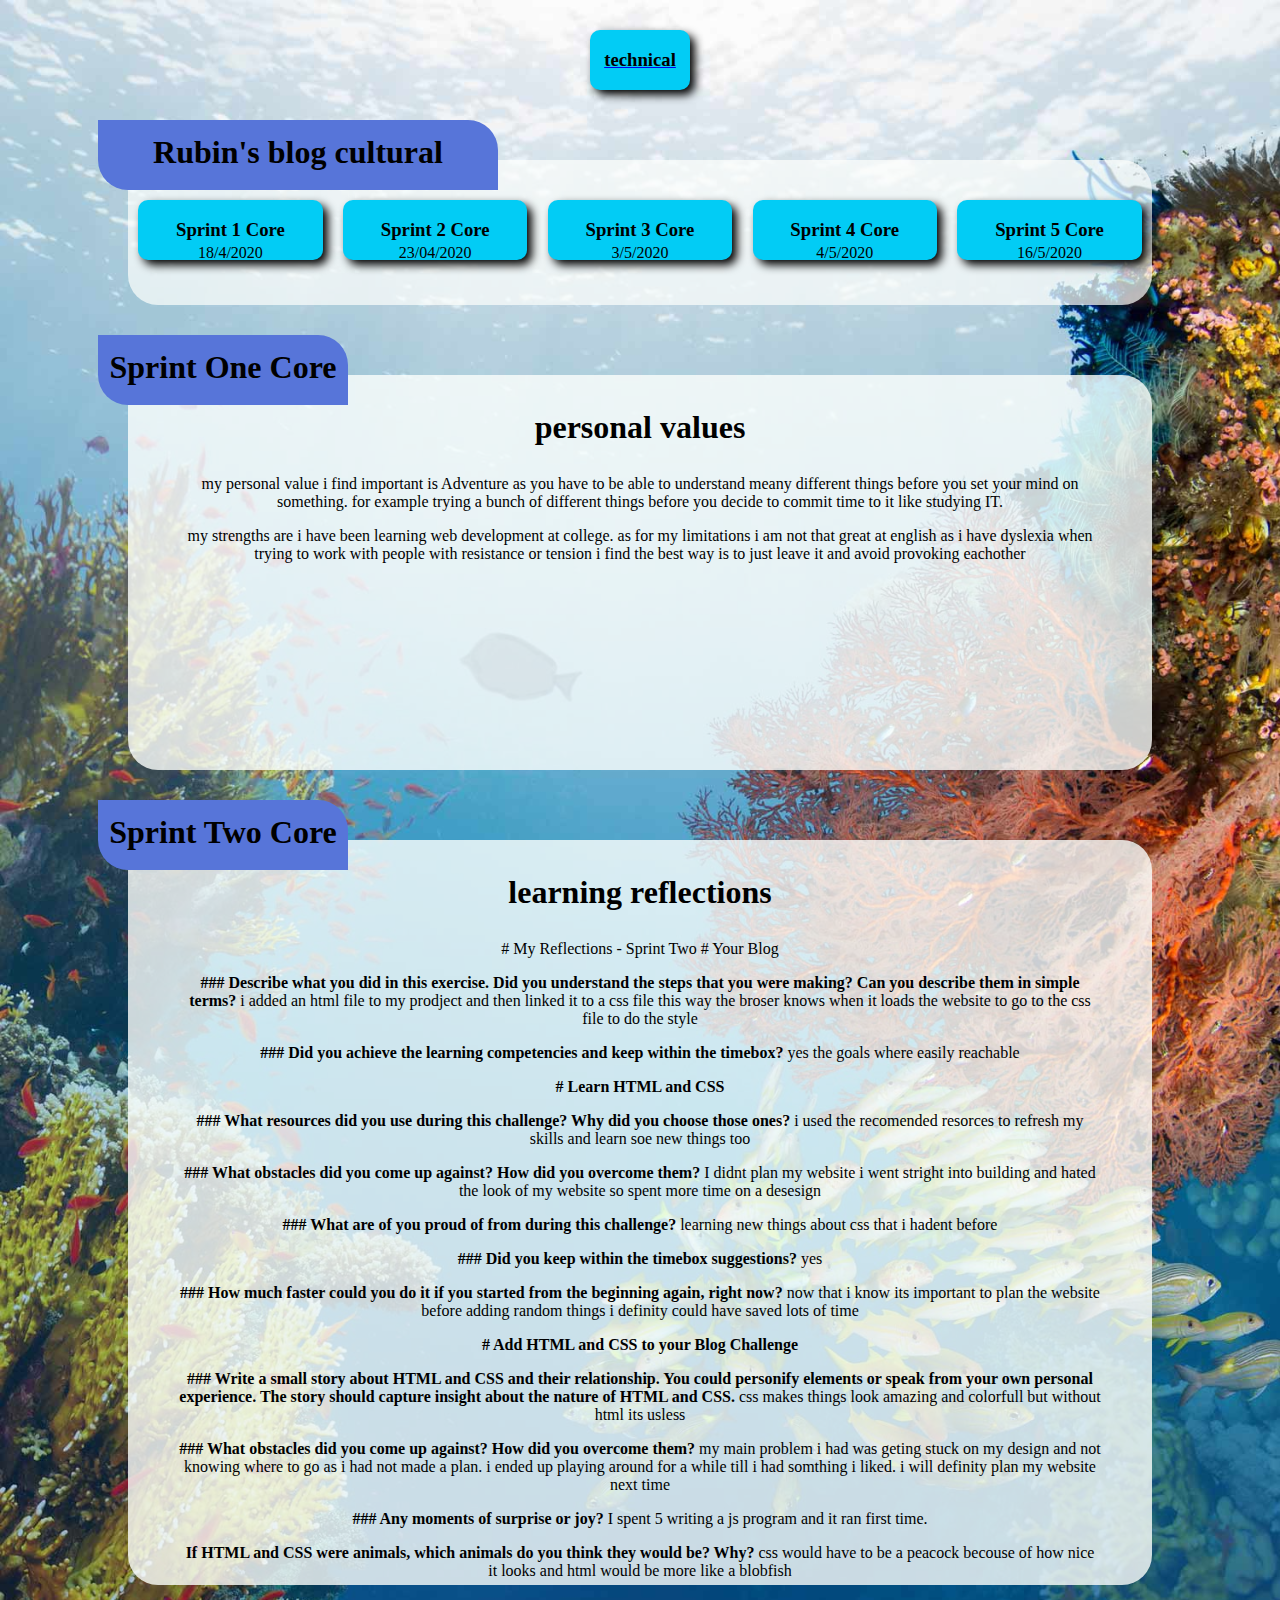
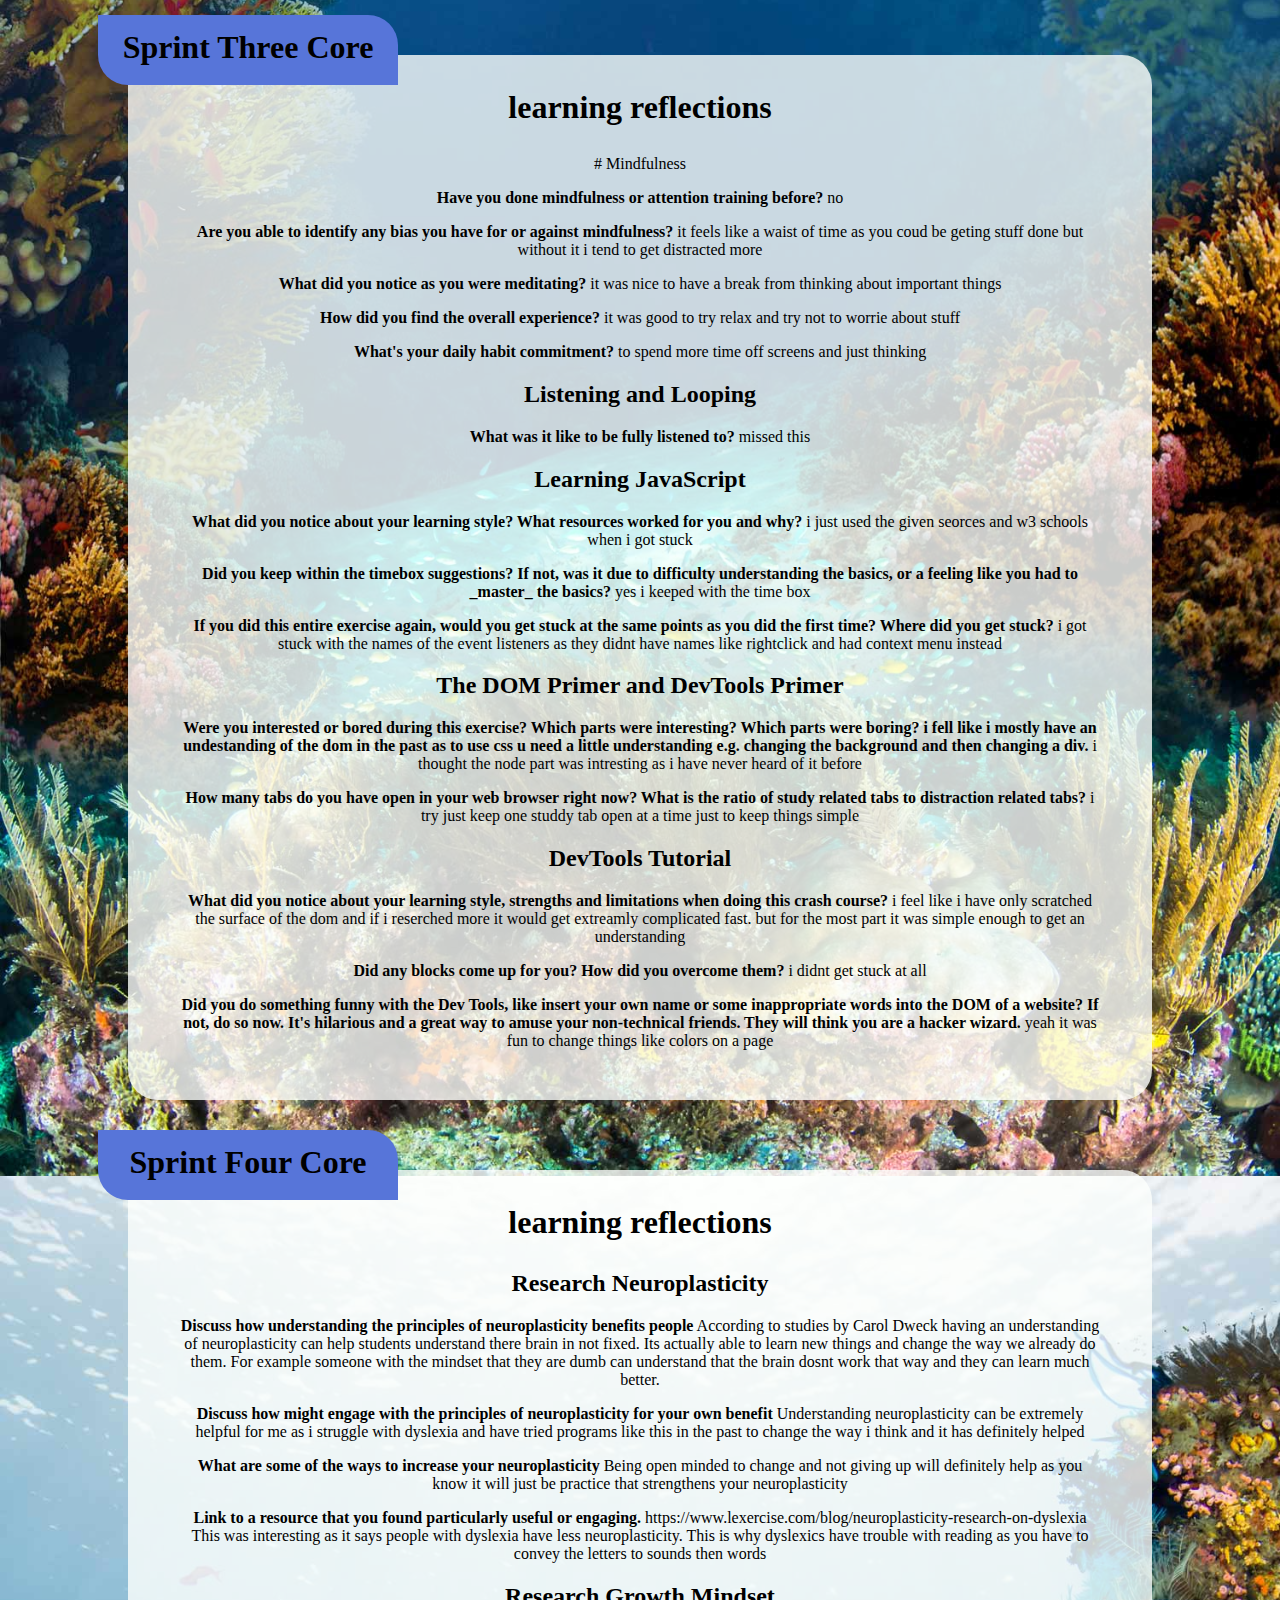
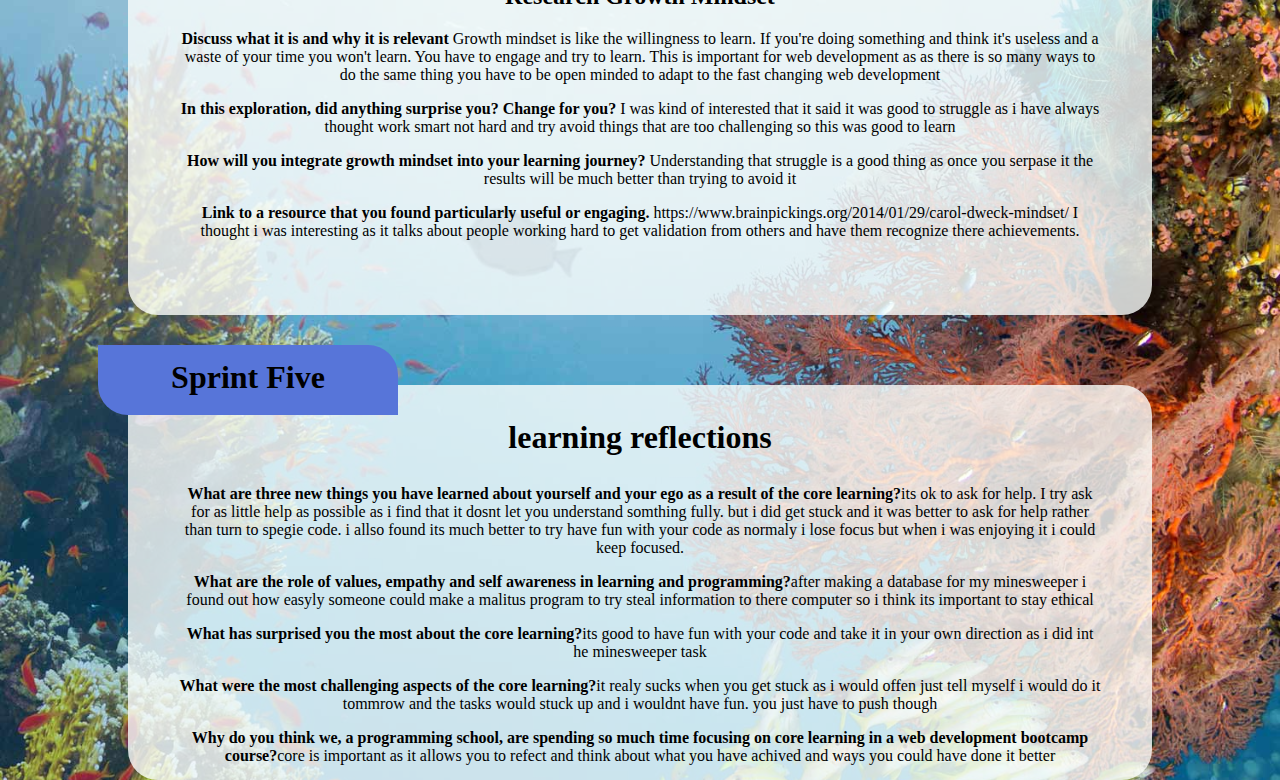
==== commit 3b4c8eec: "core blog update" ====
--- a/blog/cultural.html
+++ b/blog/cultural.html
@@ -43,10 +43,10 @@
       </h3><p>4/5/2020</p></div>
     </a>
     <!-- blog 5 -->
-    <a href="#not_ready" class="bloglink" onclick="notready()" id="blognotready">
+    <a href="#sprint5" class="bloglink" id="blogready">
      <div class="blogtitle">
       <h3>Sprint 5 Core
-      </h3><p>not available</p></div>
+      </h3><p>16/5/2020</p></div>
     </a>
 
 
@@ -223,112 +223,21 @@
 
     </div>
   </div>
-  <a name="sprint4"></a><div id="week43page">
-  <div class="title2" "><h1>Sprint Four?<h1></div>
+  <a name="sprint5"></a><div id="week1page">
+  <div class="title2" "><h1>Sprint Five<h1></div>
     <div class="content">
       <h1>learning reflections</h1>
-
-<h2># Code Readability Primer<h2>
-<p><h3>### What code readability habit will you begin implementing today?</h3>
-The main part of readability i want to add to my code is the indenting as i have a bad habit of not doing it and my code is unreadable</p>
-
-<p><h3>### Does code readability seem important to you, or unnecessarily fussy? Justify your answer.</h3>
-It's important to make your code readable as code needs to be read back by you and others.
-Ways to make it readable is to make the variables and function names understandable so you know what they are rather than just x. It also helps to comment on code that way anyone reading the code can tell what you're trying to do. Formatting your code right with indenting to make it easier on the eye to see what goes where.</p>
-
-<h2># Code Readability Challenge</h2>
-<p><h3>### As a developer, how important do you think indenting is?</h3>
-I used to not do it but i find it much easier to read my own code now that i have started and some languages u have to do it or the code gets confused</p>
-
-<p><h3>### Do you prefer tabs or spaces when indenting?</h3>
-I prefer tabs as its nice easily making it inline and spaced enough to see</p>
-
-<p><h3>### What is your workspace like in real life? Clean? Messy? Is your code a reflection of that? Is your _downloads_ folder a reflection of that?</h3>
-I like to keep my work space clean in real life but as for my computer its always been a complete mess and my computer struggles with all the desktop icons i have.</p>
-
-<p><h3># Testing
-
-```
-function testSum(){
-var expected = 7
-var actual = sum(5, 2)
-
-if (actual != expected) {
-console.log("It's broken..")
-} else {
-console.log("It works!")
-}
-}
-```
-
-Have a go at writing a function below that would make the above function print out `"It works!"`:</h3> 
-function sum(x, y) {
-return x + y
-}
-
-<p><h3>### Do you think you would prefer using Unit Testing or Test Driven Development? Why?</h3>
-Probably test driven as i know more about it </p>
-
-<p><h3>### How could these techniques be used together to make code that is reliable?</h3>
-Unit testing is useful as your testing small parts of your program as to no go too far on in your program to realize it doesn't work. Test driven or more for the final product to make sure it works</p>
-
-<p><h3>### Was your initial response to the idea of testing, "That sounds useful" or "That sounds like a hassle"? Why?</h3>
-I find testing useful as without it it would be almost impossible to code but i really didn't like the test driven development as i found myself wring segiti code just to fit requirements rather than make the code clean and smart</p>
-
-<p><h3># Repl.it - Code in your browser
-### What was your first impression of the Repl.it website?</h3>
-At first i found it really useful until i came across a bug where my code won't run and wouldn't update which made it really hard. I also found it hard to tell what was going on because i couldn't clear the console so i ended up doing most of it in my own editor</p>
-
-<p><h3>### How did you find using it in practice? Confusing? Useful?</h3>
-I was nice to have that layout as it was so easy to make changes and see them </p>
-
-<p><h3>### When you say the name of the website in your head, how are you pronouncing it? "REPLIT"? "REP-ILL-IT"? "REPELL-IT"?</h3>
-rep-ill-it</p>
-
-<h2># Problem Solving and Pseudocode </h2>
-<p><h3>### Pick two problem solving techniques you would like to put into practice. Which ones have you chosen?</h3>
-I like the rubber ducky method and googling as if its a technical problem i can google and if its a logic problem then i use the rubber ducky</p>
-
-<p><h3>### How will you implement these techniques into your day to day coding flow? How will you make sure that you actually do them?</h3>
-I have already got use to the googling method but i still find rubber ducky word as i normally just call a friend over and that's how i use it</p>
-
-<h2># JavaScript Variables and Object Types</h2>
-<p><h3>### How did you find working through the Variables and Objects kata?</h3>
-I found this one super easy and had it done it 20 mins</p>
-
-<p><h3>### Did you look at the tests while coding the kata? Was it helpful?</h3>
-I found it easy to go though the test and get four to pass at once</p>
-
-<h2># Manipulating JavaScript Objects</h2>
-<p><h3>### What was the highlight of this kata for you?</h3>
-I did struggle at one point with the syntax of objects inside objects and took a while to figure out</p>
-
-<p><h3>### Did you find you preferred following the steps given to you or using the test outputs in your repl? Why?</h3>
-I liked to just see the output and then focus on the next task</p>
-
-
-<h2># FizzBuzz (Super Edition)</h2>
-<p><h3>### What was the most challenging part of Super FizzBuzz for you?</h3>
-As normal as fix buzz was i struggled on this one the most as i would have coded it a different way and got really confused at the way the test driven development was trying to guide me</p>
-
-<p><h3>### How did you find using pseudocode during this kata?</h3>
-Very difficult as i realized i would have done it a different way and following the code was hard</p>
-
-<h2># JavaScript Gradebook</h2>
-<p><h3>### What was a surprising moment for you in this Gradebook Kata?</h3>
-I was surprised how easy it was to add to arrays as in other languages i have tried i have always thought that simple task was far too complicated</p>
-
-<p><h3>### Did you go back and rewrite code as you got to new steps? Is there anything you would change about your final code?</h3>
-I did a lot of rewriting as I struggled to see the directness the test was trying to go. I didn't like making a much of functions to help other functions as it seems like expanding the code for no reason</p>
-
-<h2># Built-in Methods</h2>
-<p><h3>### On a scale of 1 - 5, 5 means 'These built in methods are hard!' and 1 means 'Built in methods are easy.  Piece of cake' - how are you feeling following this Built-In-Methods kata? </h3>
-3 i found it good as there was plenty to learn and i feel i have only scratched the surface but the syntax allwasys confused for for each one</p>
-
-<p><h3>### What resources did you use to help you? How useful did you find them?</h3>
-For the built in methods i watched a lot of youtube videos about each one as i find it easier to follow when i have someone doing it infront of me to understand it</p>
+<p><b>What are three new things you have learned about yourself and your ego as a result of the core learning?</b>its ok to ask for help. I try ask for as little help as possible as i find that it dosnt let you understand somthing fully. but i did get stuck and it was better to ask for help rather than turn to spegie code. i allso found its much better to try have fun with your code as normaly i lose focus but when i was enjoying it i could keep focused.</p>
+<p><b>What are the role of values, empathy and self awareness in learning and programming?</b>after making a database for my minesweeper i found out how easyly someone could make a malitus program to try steal information to there computer so i think its important to stay ethical</p>
+<p><b>What has surprised you the most about the core learning?</b>its good to have fun with your code and take it in your own direction as i did int he minesweeper task</p>
+<p><b>What were the most challenging aspects of the core learning?</b>it realy sucks when you get stuck as i would offen just tell myself i would do it tommrow and the tasks would stuck up and i wouldnt have fun. you just have to push though</p>
+<p><b>Why do you think we, a programming school, are spending so much time focusing on core learning in a web development bootcamp course?</b>core is important as it allows you to refect and think about what you have achived and ways you could have done it better</p>
+<p><b>Does the time you spent studying core learning here feel like a waste of time? Should you have just used that time to practicing programming instead? Justify your answer. </b>i do feel like i should be spending more time programing as i done fined core rewarding as i have to do some much spell checking becouse of my bad grammer and its still unreadble alot and not fun</p>
 </div>
 </div>
+
+
+
 </center>	
 </body>
 </html>